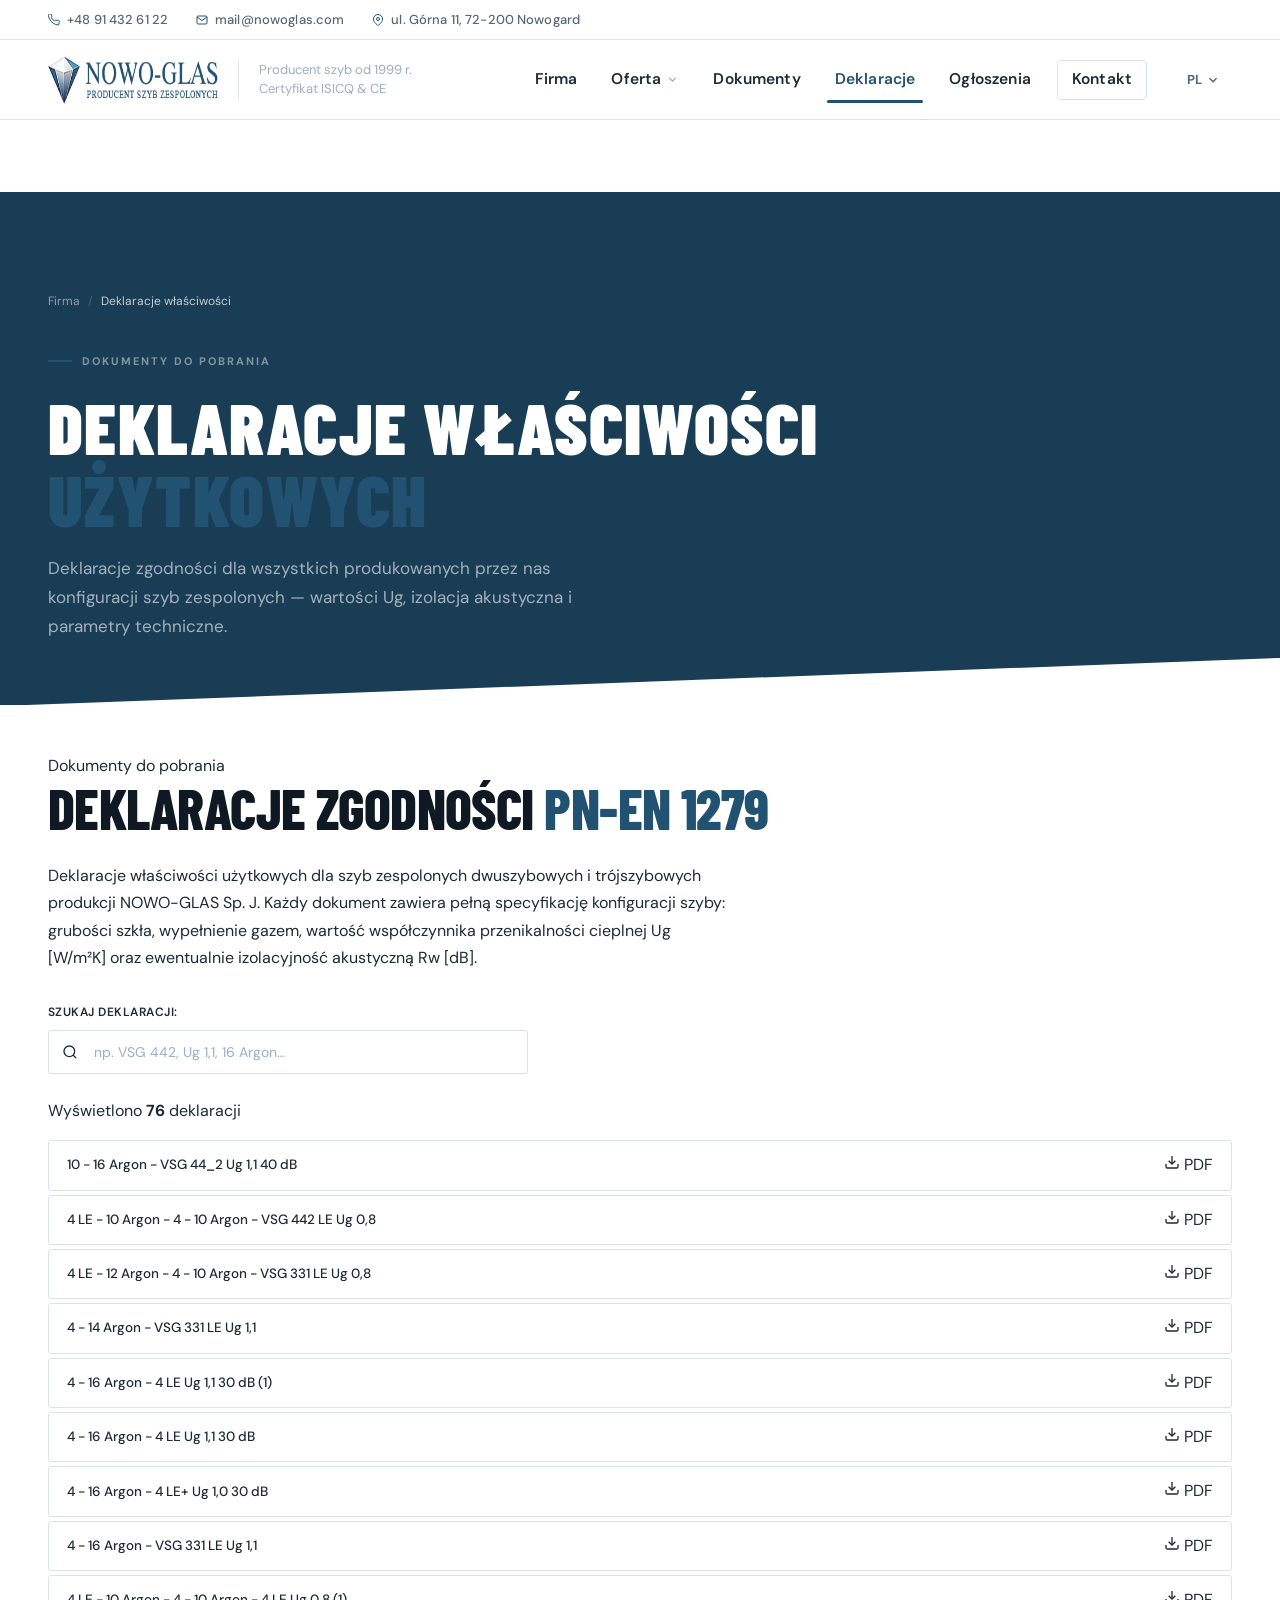
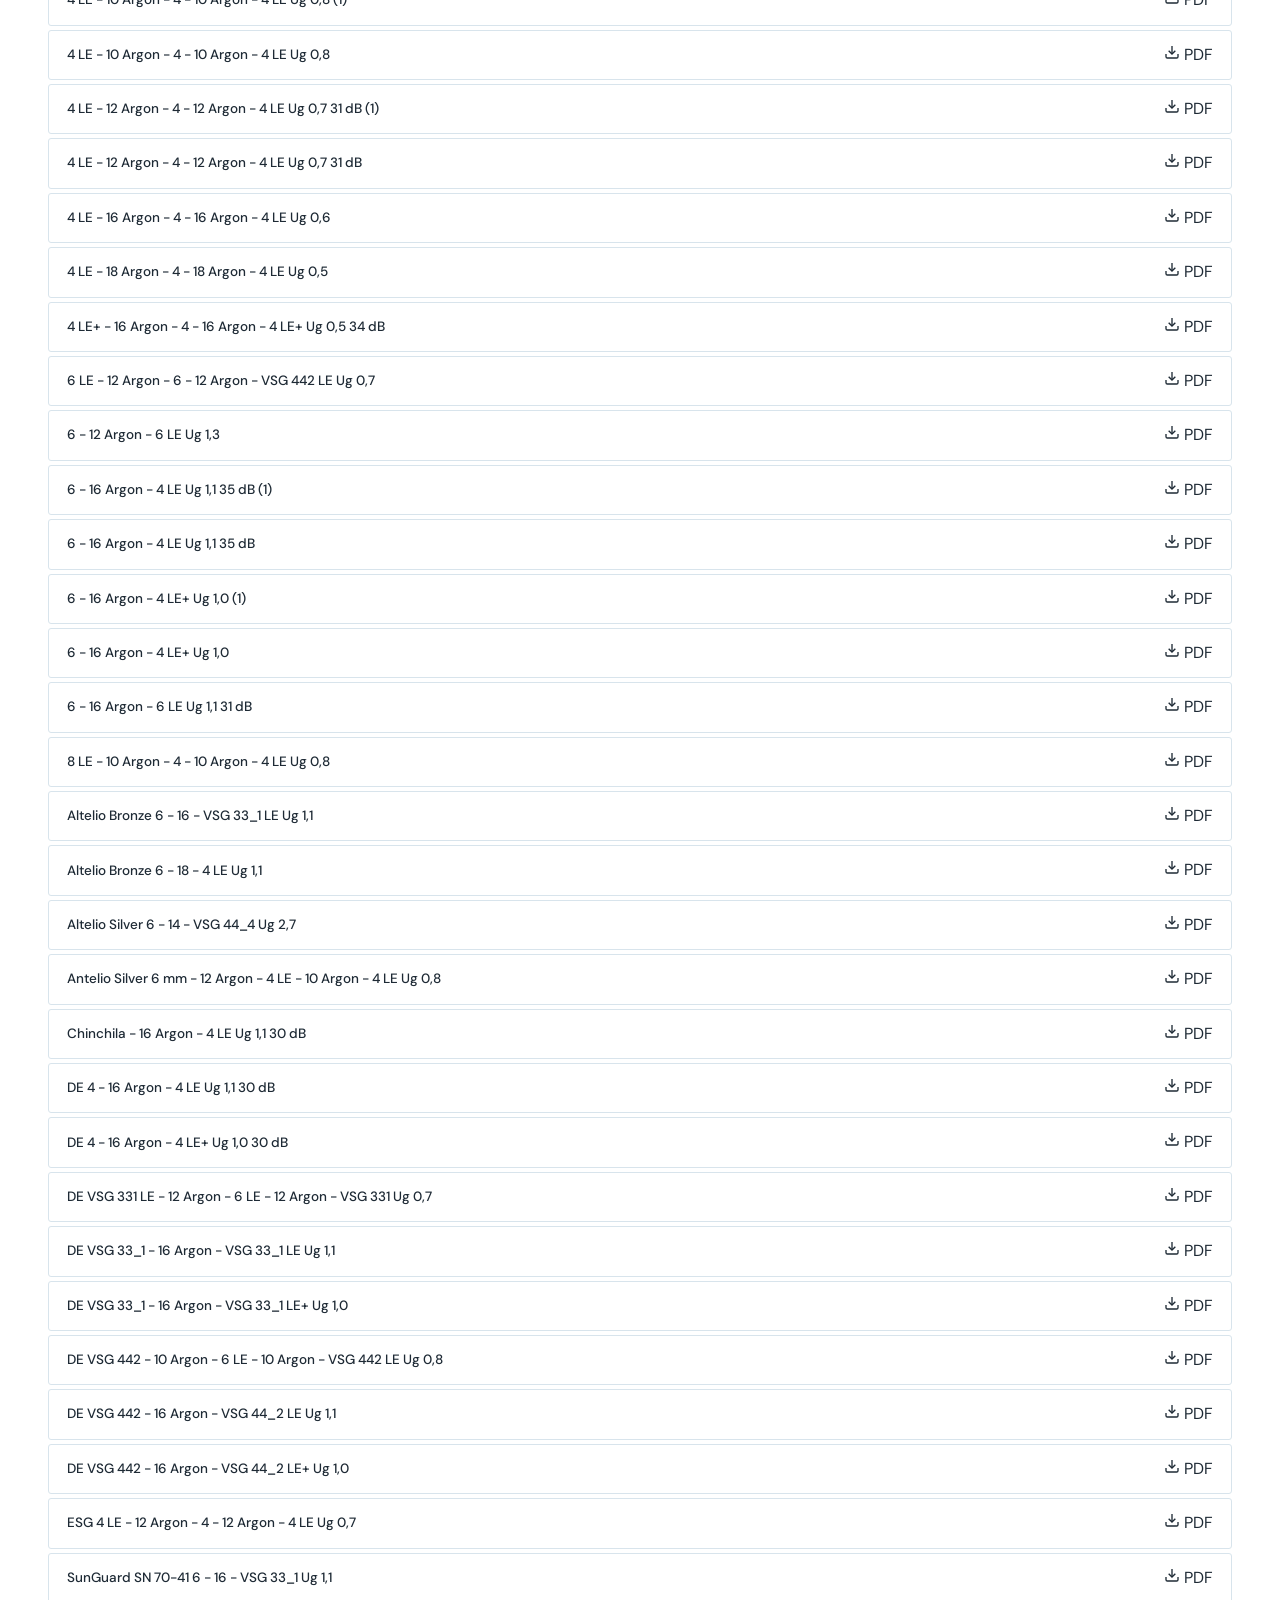
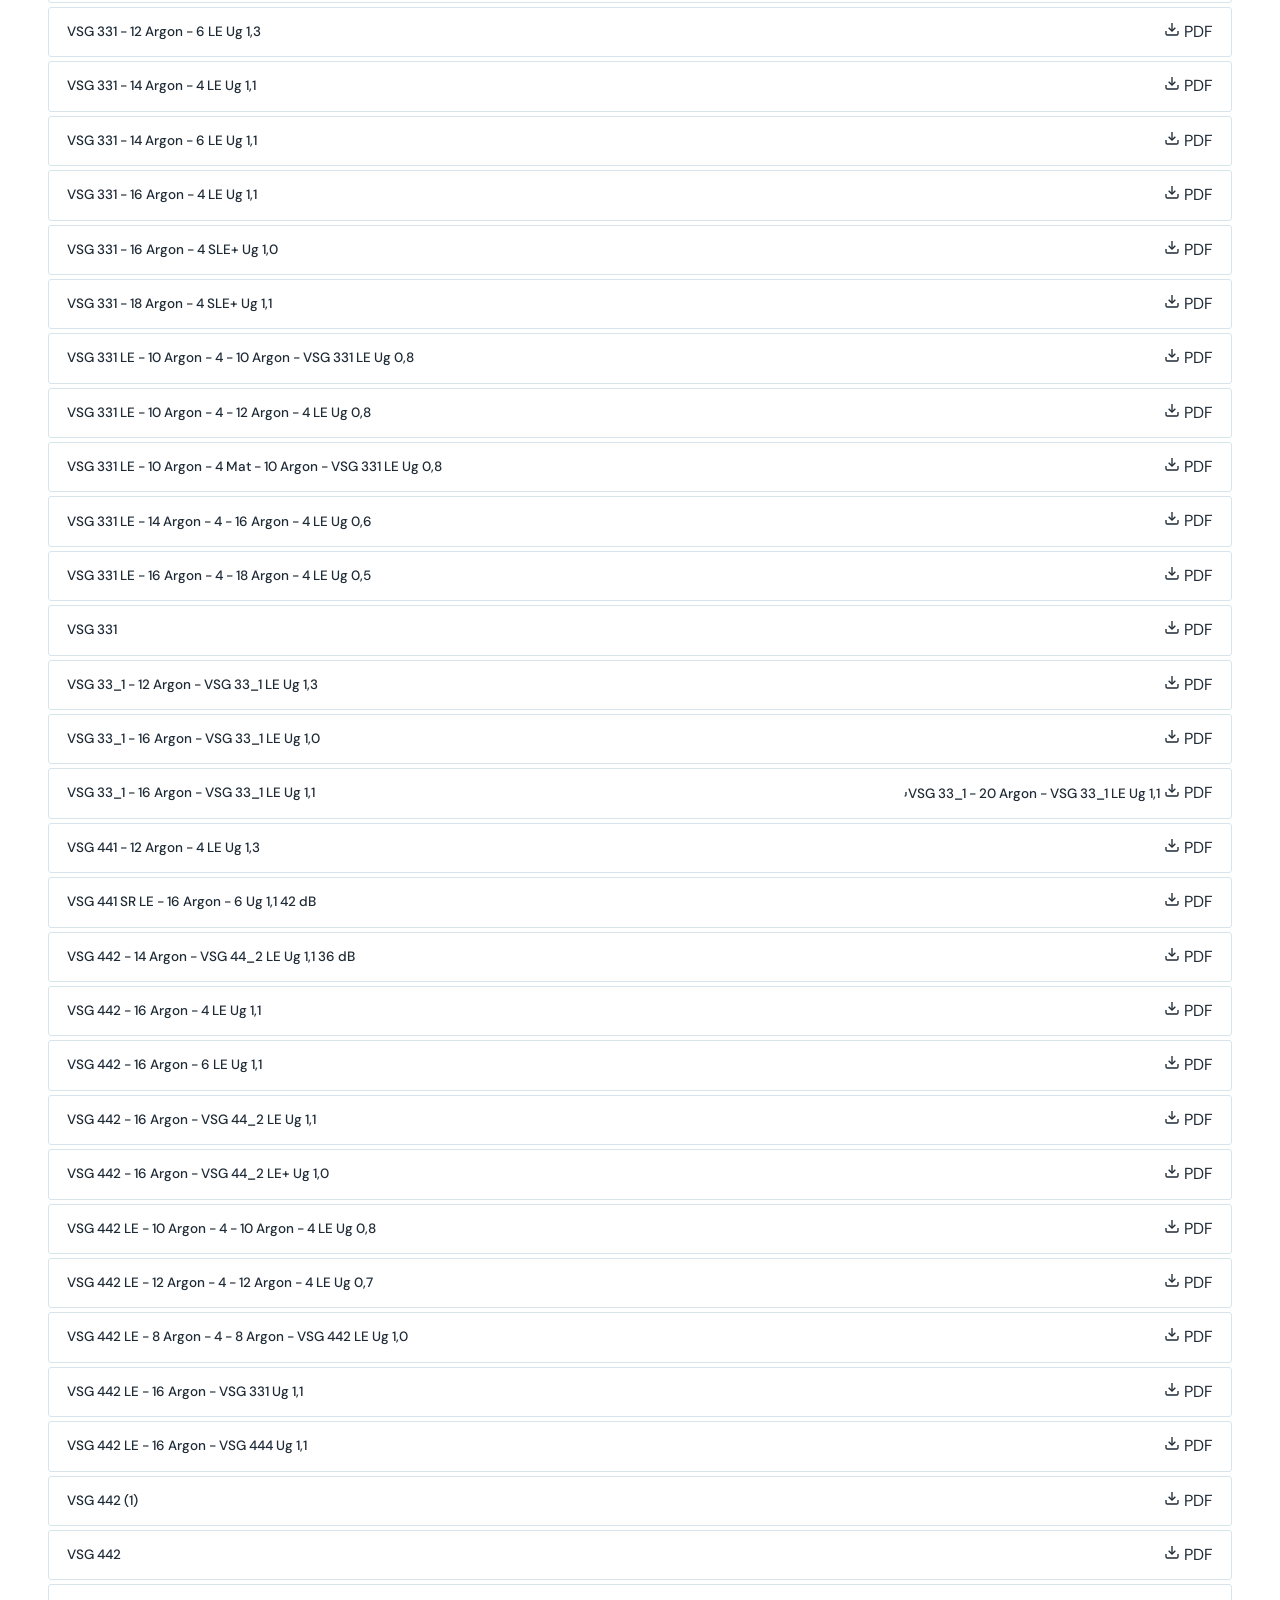
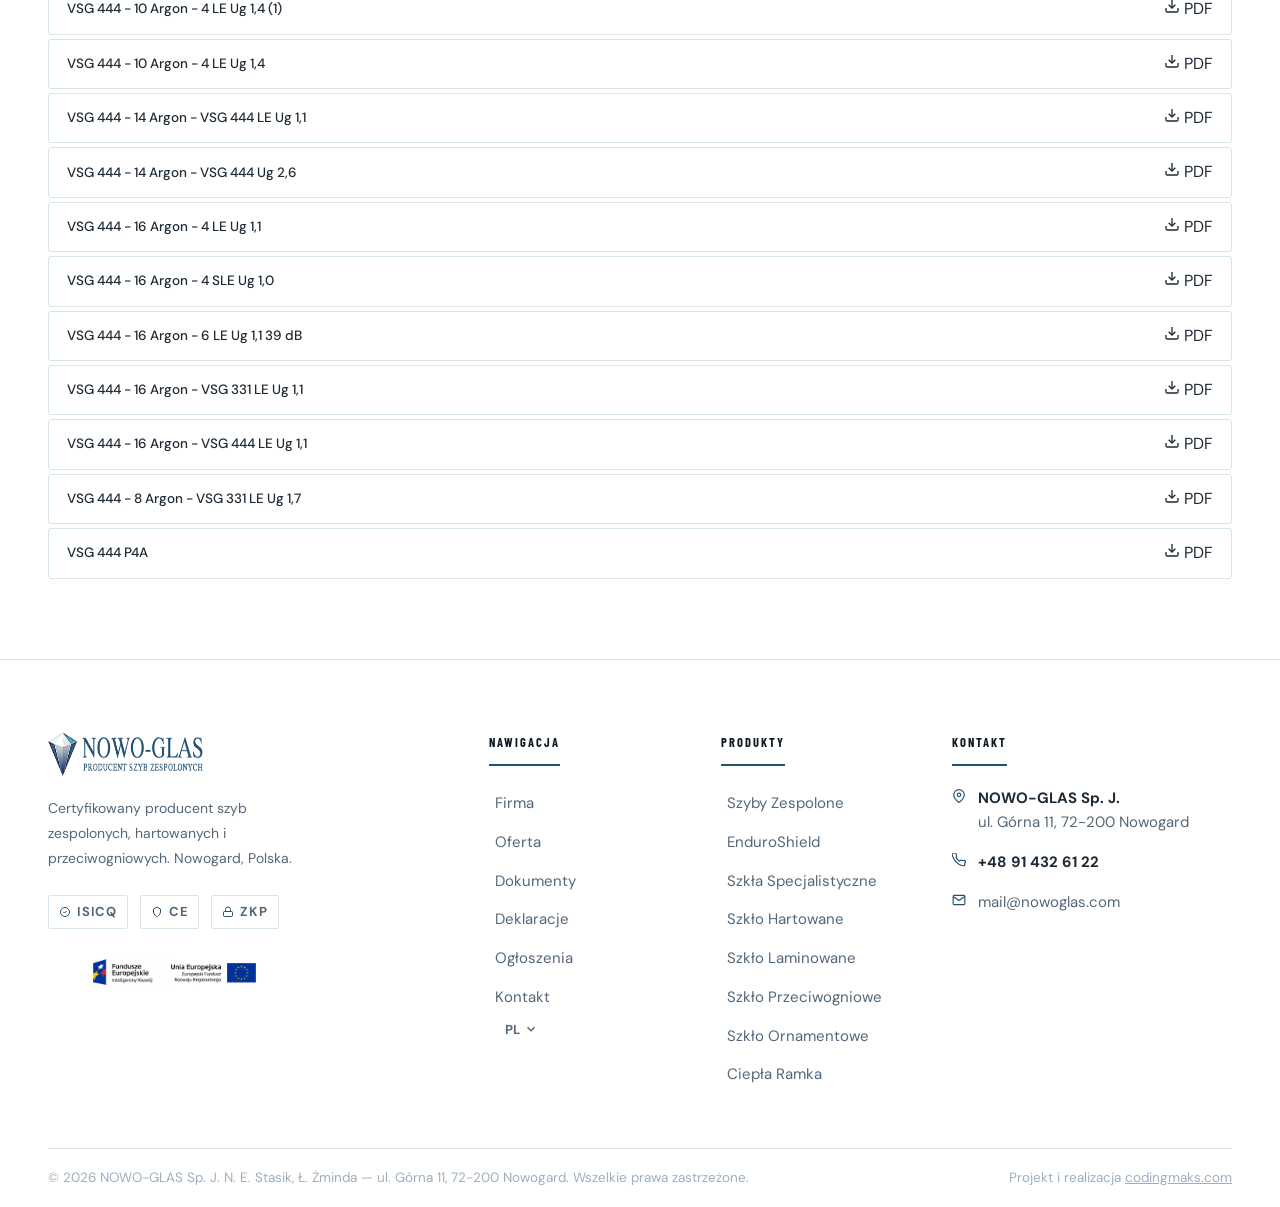
==== pages/deklaracje.html @ cc413bf5 "Initial commit" ====
<!DOCTYPE html>
<html lang="pl">
<head>
  <meta charset="UTF-8">
  <meta name="viewport" content="width=device-width, initial-scale=1.0">
  <title>Deklaracje Właściwości Użytkowych — NOWO-GLAS</title>
  <meta name="description" content="Deklaracje właściwości użytkowych szyb zespolonych NOWO-GLAS — wszystkie parametry Ug, izolacyjność akustyczna, specyfikacje techniczne do pobrania PDF.">
  <meta name="robots" content="index,follow">
  <link rel="canonical" href="https://www.nowoglas.com/deklaracje.html">
  <link rel="alternate" hreflang="pl" href="https://www.nowoglas.com/deklaracje.html">
  <link rel="preconnect" href="https://fonts.googleapis.com">
  <link rel="preconnect" href="https://fonts.gstatic.com" crossorigin>
  <link href="https://fonts.googleapis.com/css2?family=Barlow+Condensed:wght@700;800;900&family=DM+Sans:ital,opsz,wght@0,9..40,300;0,9..40,400;0,9..40,500;0,9..40,600;0,9..40,700;1,9..40,400&display=swap" rel="stylesheet">
  <link rel="stylesheet" href="../css/style.css">
  <link rel="icon" type="image/svg+xml" href="../img/favicon.svg">
  <style>
    .page-hero{background:var(--blue-dark);padding:100px 0 64px;margin-top:72px}
    .page-hero__overline{display:inline-flex;align-items:center;gap:10px;font-size:11px;font-weight:700;letter-spacing:.18em;text-transform:uppercase;color:rgba(255,255,255,.45);margin-bottom:20px}
    .page-hero__overline::before{content:'';width:24px;height:2px;background:var(--blue)}
    .page-hero__title{font-family:'Barlow Condensed',sans-serif;font-size:clamp(40px,6vw,72px);font-weight:900;line-height:1;color:var(--white);text-transform:uppercase;letter-spacing:.02em;margin-bottom:20px}
    .page-hero__title em{color:var(--blue);font-style:normal}
    .page-hero__lead{font-size:17px;color:rgba(255,255,255,.6);line-height:1.7;max-width:560px}
    .breadcrumb{display:flex;align-items:center;gap:8px;font-size:12px;color:rgba(255,255,255,.35);margin-bottom:32px}
    .breadcrumb a{color:rgba(255,255,255,.5);text-decoration:none}
    .breadcrumb__sep{color:rgba(255,255,255,.2)}
    .decl-search {
      margin-bottom: 1.5rem;
      max-width: 480px;
    }
    .decl-search .form-control {
      padding-left: 2.8rem;
    }
    .decl-search-wrap {
      position: relative;
    }
    .decl-search-wrap svg {
      position: absolute;
      left: 0.9rem;
      top: 50%;
      transform: translateY(-50%);
      color: var(--gray-400);
      pointer-events: none;
    }
    .decl-count {
      font-size: var(--text-sm);
      color: var(--gray-400);
      margin-bottom: 1rem;
    }
    #decl-list .decl-item.hidden {
      display: none;
    }
  </style>
</head>
<body>


<div class="topbar"><div class="topbar__inner"><div class="topbar__left">
  <a href="tel:+48914326122" class="topbar__item"><svg viewBox="0 0 24 24" fill="none" stroke="currentColor" stroke-width="2"><path d="M22 16.92v3a2 2 0 01-2.18 2 19.79 19.79 0 01-8.63-3.07A19.5 19.5 0 013.07 9.81 19.79 19.79 0 01.02 1.18 2 2 0 012 0h3a2 2 0 012 1.72c.127.96.361 1.903.7 2.81a2 2 0 01-.45 2.11L6.91 7.91a16 16 0 006.16 6.16l1.27-1.27a2 2 0 012.11-.45c.907.339 1.85.573 2.81.7A2 2 0 0122 16.92z"/></svg>+48 91 432 61 22</a>
  <a href="mailto:mail@nowoglas.com" class="topbar__item"><svg viewBox="0 0 24 24" fill="none" stroke="currentColor" stroke-width="2"><path d="M4 4h16c1.1 0 2 .9 2 2v12c0 1.1-.9 2-2 2H4c-1.1 0-2-.9-2-2V6c0-1.1.9-2 2-2z"/><polyline points="22,6 12,13 2,6"/></svg>mail@nowoglas.com</a>
  <span class="topbar__item"><svg viewBox="0 0 24 24" fill="none" stroke="currentColor" stroke-width="2" aria-hidden="true"><path d="M21 10c0 7-9 13-9 13s-9-6-9-13a9 9 0 0118 0z"/><circle cx="12" cy="10" r="3"/></svg>ul. Górna 11, 72-200 Nowogard</span>
</div></div></div>


<header class="navbar" id="navbar" role="banner">
  <div class="navbar__inner">
    <a href="../index.html" class="navbar__brand"><img src="../img/logo_nowoglass.png" alt="NOWO-GLAS" width="170" height="48"><span class="navbar__tagline">Producent szyb od 1999 r.<br>Certyfikat ISICQ &amp; CE</span></a>
    <nav class="navbar__nav" role="navigation">
      <a href="../index.html" class="navbar__link">Firma</a>
      <div class="navbar__item">
        <a href="oferta.html" class="navbar__link">Oferta<svg viewBox="0 0 24 24" fill="none" stroke="currentColor" stroke-width="2.5" aria-hidden="true"><polyline points="6 9 12 15 18 9"/></svg></a>
        <div class="dropdown" role="menu">
          <div class="dropdown__title">Produkty NOWO-GLAS Sp. J.</div>
          <div class="dropdown__cols">
            <div>
              <a href="oferta/szyby-zespolone.html" class="dropdown__link">Szyby Zespolone THERMO</a>
              <a href="oferta/enduroshield.html" class="dropdown__link">Powłoka EnduroShield</a>
              <a href="oferta/szkla-specjalistyczne.html" class="dropdown__link">Szkła Przeciwsłoneczne</a>
              <a href="oferta/szklo-ornamentowe.html" class="dropdown__link">Szkło Ornamentowe</a>
              <a href="oferta/ciepla-ramka.html" class="dropdown__link">Ciepła Ramka TGI</a>
            </div>
            <div>
              <a href="oferta/szklo-hartowane.html" class="dropdown__link">Szkło Hartowane SECURIT</a>
              <a href="oferta/szklo-laminowane.html" class="dropdown__link">Szkło Laminowane SAFE</a>
              <a href="oferta/szklo-przeciwogniowe.html" class="dropdown__link">Szkło Przeciwogniowe EI</a>
            </div>
          </div>
        </div>
      </div>
      <a href="dokumenty.html" class="navbar__link">Dokumenty</a>
      <a href="deklaracje.html" class="navbar__link active" aria-current="page">Deklaracje</a>
      <a href="ogloszenia.html" class="navbar__link">Ogłoszenia</a>
      <a href="kontakt.html" class="navbar__link navbar__link--contact">Kontakt</a>
    </nav>
    <div class="navbar__langs" aria-label="Wybór języka">
      <button class="navbar__lang-current" aria-haspopup="true" aria-expanded="false" aria-controls="lang-menu">
        PL <svg viewBox="0 0 24 24" fill="none" stroke="currentColor" stroke-width="2.5"><polyline points="6 9 12 15 18 9"/></svg>
      </button>
      <div class="navbar__lang-dropdown" id="lang-menu" role="menu">
        <a href="../index.html" role="menuitem" class="navbar__lang active" hreflang="pl">PL</a>
        <a href="../de/index.html" role="menuitem" class="navbar__lang" hreflang="de">DE</a>
        <a href="../en/index.html" role="menuitem" class="navbar__lang" hreflang="en">EN</a>
      </div>
    </div>
    <button class="navbar__hamburger" id="hamburger-btn" aria-label="Otwórz menu" aria-expanded="false"><span></span><span></span><span></span></button>
  </div>
</header>

<div class="mobile-panel__overlay" id="mobile-overlay" aria-hidden="true"></div>
<nav class="mobile-panel" id="mobile-panel" aria-hidden="true">
  <div class="mobile-panel__close"><img src="../img/logo_nowoglass.png" alt="NOWO-GLAS" height="34"><button id="mobile-close-btn">✕</button></div>
  <div class="mobile-panel__nav">
    <a href="../index.html" class="mobile-panel__link">Firma</a>
    <button class="mobile-panel__acc-btn" class="mobile-panel__acc-btn open" id="mob-oferta-btn" aria-expanded="true">Oferta<svg viewBox="0 0 24 24" fill="none" stroke="currentColor" stroke-width="2.5" width="16" height="16"><polyline points="6 9 12 15 18 9"/></svg></button>
    <div class="mobile-panel__acc-content open" id="mob-oferta-content">
      <a href="oferta/szyby-zespolone.html" class="mobile-panel__sub-link">Szyby Zespolone THERMO</a>
      <a href="oferta/szklo-hartowane.html" class="mobile-panel__sub-link">Szkło Hartowane SECURIT</a>
      <a href="oferta/szklo-laminowane.html" class="mobile-panel__sub-link">Szkło Laminowane SAFE</a>
      <a href="oferta/szklo-przeciwogniowe.html" class="mobile-panel__sub-link">Szkło Przeciwogniowe EI</a>
    </div>
    <a href="dokumenty.html" class="mobile-panel__link">Dokumenty</a>
    <a href="deklaracje.html" class="mobile-panel__link">Deklaracje</a>
    <a href="kontakt.html" class="mobile-panel__link" style="color:var(--blue);font-weight:700;">Kontakt</a>
  </div>
</nav>


<main>

  <!-- Page Hero -->
  <section class="page-hero" aria-label="Nagłówek strony">
    <div class="container page-hero__inner">
      <nav class="breadcrumb" aria-label="Ścieżka nawigacyjna">
        <a href="../index.html" class="breadcrumb__item">Firma</a>
        <span class="breadcrumb__sep" aria-hidden="true">/</span>
        <span class="breadcrumb__item breadcrumb__item--current">Deklaracje właściwości</span>
      </nav>
      <div class="page-hero__overline">Dokumenty do pobrania</div>
      <h1 class="page-hero__title">Deklaracje Właściwości<br><em>Użytkowych</em></h1>
      <p class="page-hero__lead">Deklaracje zgodności dla wszystkich produkowanych przez nas konfiguracji szyb zespolonych — wartości Ug, izolacja akustyczna i parametry techniczne.</p>
    </div>
  </section>

  <!-- List -->
  <section style="background:var(--slate-100);padding:3rem 0 5rem;" aria-labelledby="decl-heading">
    <div class="container">

      <div class="section-label">Dokumenty do pobrania</div>
      <h2 class="section-title" id="decl-heading" style="margin-bottom:1.5rem;">
        Deklaracje zgodności <em>PN-EN 1279</em>
      </h2>
      <p style="color:var(--gray-500);font-size:var(--text-sm);margin-bottom:2rem;max-width:680px;line-height:1.7;">
        Deklaracje właściwości użytkowych dla szyb zespolonych dwuszybowych i trójszybowych produkcji NOWO-GLAS Sp. J. Każdy dokument zawiera pełną specyfikację konfiguracji szyby: grubości szkła, wypełnienie gazem, wartość współczynnika przenikalności cieplnej Ug [W/m²K] oraz ewentualnie izolacyjność akustyczną Rw [dB].
      </p>

      <!-- Search -->
      <div class="decl-search">
        <label for="decl-search-input" class="form-label">Szukaj deklaracji:</label>
        <div class="decl-search-wrap">
          <svg width="16" height="16" viewBox="0 0 24 24" fill="none" stroke="currentColor" stroke-width="2" aria-hidden="true">
            <circle cx="11" cy="11" r="8"/><line x1="21" y1="21" x2="16.65" y2="16.65"/>
          </svg>
          <input type="search" id="decl-search-input" class="form-control" placeholder="np. VSG 442, Ug 1,1, 16 Argon…" autocomplete="off">
        </div>
      </div>

      <div class="decl-count" id="decl-count" aria-live="polite">Wyświetlono <strong>76</strong> deklaracji</div>

      <div class="decl-list" id="decl-list" role="list">

        <a href="https://www.nowoglas.com/deklaracje_zgodnosci//10%20-%2016%20Argon%20-%20VSG%2044_2%20Ug%201,1%2040%20dB.pdf" class="decl-item" target="_blank" rel="noopener" role="listitem">
          <span class="decl-item__name">10 - 16 Argon - VSG 44_2 Ug 1,1 40 dB</span>
          <span class="decl-item__download"><svg viewBox="0 0 24 24" fill="none" stroke="currentColor" stroke-width="2" width="16" height="16"><path d="M21 15v4a2 2 0 01-2 2H5a2 2 0 01-2-2v-4"/><polyline points="7 10 12 15 17 10"/><line x1="12" y1="15" x2="12" y2="3"/></svg> PDF</span>
        </a>

        <a href="https://www.nowoglas.com/deklaracje_zgodnosci//4%20%20LE%20-%2010%20Argon%20-%204%20-%2010%20Argon%20-%20VSG%20442%20LE%20Ug%200,8.pdf" class="decl-item" target="_blank" rel="noopener" role="listitem">
          <span class="decl-item__name">4 LE - 10 Argon - 4 - 10 Argon - VSG 442 LE Ug 0,8</span>
          <span class="decl-item__download"><svg viewBox="0 0 24 24" fill="none" stroke="currentColor" stroke-width="2" width="16" height="16"><path d="M21 15v4a2 2 0 01-2 2H5a2 2 0 01-2-2v-4"/><polyline points="7 10 12 15 17 10"/><line x1="12" y1="15" x2="12" y2="3"/></svg> PDF</span>
        </a>

        <a href="https://www.nowoglas.com/deklaracje_zgodnosci//4%20%20LE%20-%2012%20Argon%20-%204%20-%2010%20Argon%20-%20VSG%20331%20LE%20Ug%200,8.pdf" class="decl-item" target="_blank" rel="noopener" role="listitem">
          <span class="decl-item__name">4 LE - 12 Argon - 4 - 10 Argon - VSG 331 LE Ug 0,8</span>
          <span class="decl-item__download"><svg viewBox="0 0 24 24" fill="none" stroke="currentColor" stroke-width="2" width="16" height="16"><path d="M21 15v4a2 2 0 01-2 2H5a2 2 0 01-2-2v-4"/><polyline points="7 10 12 15 17 10"/><line x1="12" y1="15" x2="12" y2="3"/></svg> PDF</span>
        </a>

        <a href="https://www.nowoglas.com/deklaracje_zgodnosci//4%20-%2014%20Argon%20-%20VSG%20331%20LE%20Ug%201,1.pdf" class="decl-item" target="_blank" rel="noopener" role="listitem">
          <span class="decl-item__name">4 - 14 Argon - VSG 331 LE Ug 1,1</span>
          <span class="decl-item__download"><svg viewBox="0 0 24 24" fill="none" stroke="currentColor" stroke-width="2" width="16" height="16"><path d="M21 15v4a2 2 0 01-2 2H5a2 2 0 01-2-2v-4"/><polyline points="7 10 12 15 17 10"/><line x1="12" y1="15" x2="12" y2="3"/></svg> PDF</span>
        </a>

        <a href="https://www.nowoglas.com/deklaracje_zgodnosci//4%20-%2016%20Argon%20-%204%20LE%20Ug%201,1%2030%20dB%281%29.pdf" class="decl-item" target="_blank" rel="noopener" role="listitem">
          <span class="decl-item__name">4 - 16 Argon - 4 LE Ug 1,1 30 dB (1)</span>
          <span class="decl-item__download"><svg viewBox="0 0 24 24" fill="none" stroke="currentColor" stroke-width="2" width="16" height="16"><path d="M21 15v4a2 2 0 01-2 2H5a2 2 0 01-2-2v-4"/><polyline points="7 10 12 15 17 10"/><line x1="12" y1="15" x2="12" y2="3"/></svg> PDF</span>
        </a>

        <a href="https://www.nowoglas.com/deklaracje_zgodnosci//4%20-%2016%20Argon%20-%204%20LE%20Ug%201,1%2030%20dB.pdf" class="decl-item" target="_blank" rel="noopener" role="listitem">
          <span class="decl-item__name">4 - 16 Argon - 4 LE Ug 1,1 30 dB</span>
          <span class="decl-item__download"><svg viewBox="0 0 24 24" fill="none" stroke="currentColor" stroke-width="2" width="16" height="16"><path d="M21 15v4a2 2 0 01-2 2H5a2 2 0 01-2-2v-4"/><polyline points="7 10 12 15 17 10"/><line x1="12" y1="15" x2="12" y2="3"/></svg> PDF</span>
        </a>

        <a href="https://www.nowoglas.com/deklaracje_zgodnosci//4%20-%2016%20Argon%20-%204%20LE+%20Ug%201,0%2030%20dB.pdf" class="decl-item" target="_blank" rel="noopener" role="listitem">
          <span class="decl-item__name">4 - 16 Argon - 4 LE+ Ug 1,0 30 dB</span>
          <span class="decl-item__download"><svg viewBox="0 0 24 24" fill="none" stroke="currentColor" stroke-width="2" width="16" height="16"><path d="M21 15v4a2 2 0 01-2 2H5a2 2 0 01-2-2v-4"/><polyline points="7 10 12 15 17 10"/><line x1="12" y1="15" x2="12" y2="3"/></svg> PDF</span>
        </a>

        <a href="https://www.nowoglas.com/deklaracje_zgodnosci//4%20-%2016%20Argon%20-%20VSG%20331%20LE%20Ug%201,1.pdf" class="decl-item" target="_blank" rel="noopener" role="listitem">
          <span class="decl-item__name">4 - 16 Argon - VSG 331 LE Ug 1,1</span>
          <span class="decl-item__download"><svg viewBox="0 0 24 24" fill="none" stroke="currentColor" stroke-width="2" width="16" height="16"><path d="M21 15v4a2 2 0 01-2 2H5a2 2 0 01-2-2v-4"/><polyline points="7 10 12 15 17 10"/><line x1="12" y1="15" x2="12" y2="3"/></svg> PDF</span>
        </a>

        <a href="https://www.nowoglas.com/deklaracje_zgodnosci//4%20LE%20-%2010%20Argon%20-%204%20-%2010%20Argon%20-%204%20LE%20Ug%200,8%281%29.pdf" class="decl-item" target="_blank" rel="noopener" role="listitem">
          <span class="decl-item__name">4 LE - 10 Argon - 4 - 10 Argon - 4 LE Ug 0,8 (1)</span>
          <span class="decl-item__download"><svg viewBox="0 0 24 24" fill="none" stroke="currentColor" stroke-width="2" width="16" height="16"><path d="M21 15v4a2 2 0 01-2 2H5a2 2 0 01-2-2v-4"/><polyline points="7 10 12 15 17 10"/><line x1="12" y1="15" x2="12" y2="3"/></svg> PDF</span>
        </a>

        <a href="https://www.nowoglas.com/deklaracje_zgodnosci//4%20LE%20-%2010%20Argon%20-%204%20-%2010%20Argon%20-%204%20LE%20Ug%200,8.pdf" class="decl-item" target="_blank" rel="noopener" role="listitem">
          <span class="decl-item__name">4 LE - 10 Argon - 4 - 10 Argon - 4 LE Ug 0,8</span>
          <span class="decl-item__download"><svg viewBox="0 0 24 24" fill="none" stroke="currentColor" stroke-width="2" width="16" height="16"><path d="M21 15v4a2 2 0 01-2 2H5a2 2 0 01-2-2v-4"/><polyline points="7 10 12 15 17 10"/><line x1="12" y1="15" x2="12" y2="3"/></svg> PDF</span>
        </a>

        <a href="https://www.nowoglas.com/deklaracje_zgodnosci//4%20LE%20-%2012%20Argon%20-%204%20-%2012%20Argon%20-%204%20LE%20Ug%200,7%2031%20dB%281%29.pdf" class="decl-item" target="_blank" rel="noopener" role="listitem">
          <span class="decl-item__name">4 LE - 12 Argon - 4 - 12 Argon - 4 LE Ug 0,7 31 dB (1)</span>
          <span class="decl-item__download"><svg viewBox="0 0 24 24" fill="none" stroke="currentColor" stroke-width="2" width="16" height="16"><path d="M21 15v4a2 2 0 01-2 2H5a2 2 0 01-2-2v-4"/><polyline points="7 10 12 15 17 10"/><line x1="12" y1="15" x2="12" y2="3"/></svg> PDF</span>
        </a>

        <a href="https://www.nowoglas.com/deklaracje_zgodnosci//4%20LE%20-%2012%20Argon%20-%204%20-%2012%20Argon%20-%204%20LE%20Ug%200,7%2031%20dB.pdf" class="decl-item" target="_blank" rel="noopener" role="listitem">
          <span class="decl-item__name">4 LE - 12 Argon - 4 - 12 Argon - 4 LE Ug 0,7 31 dB</span>
          <span class="decl-item__download"><svg viewBox="0 0 24 24" fill="none" stroke="currentColor" stroke-width="2" width="16" height="16"><path d="M21 15v4a2 2 0 01-2 2H5a2 2 0 01-2-2v-4"/><polyline points="7 10 12 15 17 10"/><line x1="12" y1="15" x2="12" y2="3"/></svg> PDF</span>
        </a>

        <a href="https://www.nowoglas.com/deklaracje_zgodnosci//4%20LE%20-%2016%20Argon%20-%204%20-%2016%20Argon%20-%204%20LE%20Ug%200,6.pdf" class="decl-item" target="_blank" rel="noopener" role="listitem">
          <span class="decl-item__name">4 LE - 16 Argon - 4 - 16 Argon - 4 LE Ug 0,6</span>
          <span class="decl-item__download"><svg viewBox="0 0 24 24" fill="none" stroke="currentColor" stroke-width="2" width="16" height="16"><path d="M21 15v4a2 2 0 01-2 2H5a2 2 0 01-2-2v-4"/><polyline points="7 10 12 15 17 10"/><line x1="12" y1="15" x2="12" y2="3"/></svg> PDF</span>
        </a>

        <a href="https://www.nowoglas.com/deklaracje_zgodnosci//4%20LE%20-%2018%20Argon%20-%204%20-%2018%20Argon%20-%204%20LE%20Ug%200,5.pdf" class="decl-item" target="_blank" rel="noopener" role="listitem">
          <span class="decl-item__name">4 LE - 18 Argon - 4 - 18 Argon - 4 LE Ug 0,5</span>
          <span class="decl-item__download"><svg viewBox="0 0 24 24" fill="none" stroke="currentColor" stroke-width="2" width="16" height="16"><path d="M21 15v4a2 2 0 01-2 2H5a2 2 0 01-2-2v-4"/><polyline points="7 10 12 15 17 10"/><line x1="12" y1="15" x2="12" y2="3"/></svg> PDF</span>
        </a>

        <a href="https://www.nowoglas.com/deklaracje_zgodnosci//4%20LE+%20-%2016%20Argon%20-%204%20-%2016%20Argon%20-%204%20LE+%20Ug%200,5%2034%20dB.pdf" class="decl-item" target="_blank" rel="noopener" role="listitem">
          <span class="decl-item__name">4 LE+ - 16 Argon - 4 - 16 Argon - 4 LE+ Ug 0,5 34 dB</span>
          <span class="decl-item__download"><svg viewBox="0 0 24 24" fill="none" stroke="currentColor" stroke-width="2" width="16" height="16"><path d="M21 15v4a2 2 0 01-2 2H5a2 2 0 01-2-2v-4"/><polyline points="7 10 12 15 17 10"/><line x1="12" y1="15" x2="12" y2="3"/></svg> PDF</span>
        </a>

        <a href="https://www.nowoglas.com/deklaracje_zgodnosci//6%20%20LE%20-%2012%20Argon%20-%206%20-%2012%20Argon%20-%20VSG%20442%20LE%20Ug%200,7.pdf" class="decl-item" target="_blank" rel="noopener" role="listitem">
          <span class="decl-item__name">6 LE - 12 Argon - 6 - 12 Argon - VSG 442 LE Ug 0,7</span>
          <span class="decl-item__download"><svg viewBox="0 0 24 24" fill="none" stroke="currentColor" stroke-width="2" width="16" height="16"><path d="M21 15v4a2 2 0 01-2 2H5a2 2 0 01-2-2v-4"/><polyline points="7 10 12 15 17 10"/><line x1="12" y1="15" x2="12" y2="3"/></svg> PDF</span>
        </a>

        <a href="https://www.nowoglas.com/deklaracje_zgodnosci//6%20-%2012%20Argon%20-%206%20LE%20Ug%201,3.pdf" class="decl-item" target="_blank" rel="noopener" role="listitem">
          <span class="decl-item__name">6 - 12 Argon - 6 LE Ug 1,3</span>
          <span class="decl-item__download"><svg viewBox="0 0 24 24" fill="none" stroke="currentColor" stroke-width="2" width="16" height="16"><path d="M21 15v4a2 2 0 01-2 2H5a2 2 0 01-2-2v-4"/><polyline points="7 10 12 15 17 10"/><line x1="12" y1="15" x2="12" y2="3"/></svg> PDF</span>
        </a>

        <a href="https://www.nowoglas.com/deklaracje_zgodnosci//6%20-%2016%20Argon%20-%204%20LE%20Ug%201,1%2035%20dB%281%29.pdf" class="decl-item" target="_blank" rel="noopener" role="listitem">
          <span class="decl-item__name">6 - 16 Argon - 4 LE Ug 1,1 35 dB (1)</span>
          <span class="decl-item__download"><svg viewBox="0 0 24 24" fill="none" stroke="currentColor" stroke-width="2" width="16" height="16"><path d="M21 15v4a2 2 0 01-2 2H5a2 2 0 01-2-2v-4"/><polyline points="7 10 12 15 17 10"/><line x1="12" y1="15" x2="12" y2="3"/></svg> PDF</span>
        </a>

        <a href="https://www.nowoglas.com/deklaracje_zgodnosci//6%20-%2016%20Argon%20-%204%20LE%20Ug%201,1%2035%20dB.pdf" class="decl-item" target="_blank" rel="noopener" role="listitem">
          <span class="decl-item__name">6 - 16 Argon - 4 LE Ug 1,1 35 dB</span>
          <span class="decl-item__download"><svg viewBox="0 0 24 24" fill="none" stroke="currentColor" stroke-width="2" width="16" height="16"><path d="M21 15v4a2 2 0 01-2 2H5a2 2 0 01-2-2v-4"/><polyline points="7 10 12 15 17 10"/><line x1="12" y1="15" x2="12" y2="3"/></svg> PDF</span>
        </a>

        <a href="https://www.nowoglas.com/deklaracje_zgodnosci//6%20-%2016%20Argon%20-%204%20LE+%20Ug%201,0%281%29.pdf" class="decl-item" target="_blank" rel="noopener" role="listitem">
          <span class="decl-item__name">6 - 16 Argon - 4 LE+ Ug 1,0 (1)</span>
          <span class="decl-item__download"><svg viewBox="0 0 24 24" fill="none" stroke="currentColor" stroke-width="2" width="16" height="16"><path d="M21 15v4a2 2 0 01-2 2H5a2 2 0 01-2-2v-4"/><polyline points="7 10 12 15 17 10"/><line x1="12" y1="15" x2="12" y2="3"/></svg> PDF</span>
        </a>

        <a href="https://www.nowoglas.com/deklaracje_zgodnosci//6%20-%2016%20Argon%20-%204%20LE+%20Ug%201,0.pdf" class="decl-item" target="_blank" rel="noopener" role="listitem">
          <span class="decl-item__name">6 - 16 Argon - 4 LE+ Ug 1,0</span>
          <span class="decl-item__download"><svg viewBox="0 0 24 24" fill="none" stroke="currentColor" stroke-width="2" width="16" height="16"><path d="M21 15v4a2 2 0 01-2 2H5a2 2 0 01-2-2v-4"/><polyline points="7 10 12 15 17 10"/><line x1="12" y1="15" x2="12" y2="3"/></svg> PDF</span>
        </a>

        <a href="https://www.nowoglas.com/deklaracje_zgodnosci//6%20-%2016%20Argon%20-%206%20LE%20Ug%201,1%2031%20dB.pdf" class="decl-item" target="_blank" rel="noopener" role="listitem">
          <span class="decl-item__name">6 - 16 Argon - 6 LE Ug 1,1 31 dB</span>
          <span class="decl-item__download"><svg viewBox="0 0 24 24" fill="none" stroke="currentColor" stroke-width="2" width="16" height="16"><path d="M21 15v4a2 2 0 01-2 2H5a2 2 0 01-2-2v-4"/><polyline points="7 10 12 15 17 10"/><line x1="12" y1="15" x2="12" y2="3"/></svg> PDF</span>
        </a>

        <a href="https://www.nowoglas.com/deklaracje_zgodnosci//8%20LE%20-%2010%20Argon%20-%204%20-%2010%20Argon%20-%204%20LE%20Ug%200,8.pdf" class="decl-item" target="_blank" rel="noopener" role="listitem">
          <span class="decl-item__name">8 LE - 10 Argon - 4 - 10 Argon - 4 LE Ug 0,8</span>
          <span class="decl-item__download"><svg viewBox="0 0 24 24" fill="none" stroke="currentColor" stroke-width="2" width="16" height="16"><path d="M21 15v4a2 2 0 01-2 2H5a2 2 0 01-2-2v-4"/><polyline points="7 10 12 15 17 10"/><line x1="12" y1="15" x2="12" y2="3"/></svg> PDF</span>
        </a>

        <a href="https://www.nowoglas.com/deklaracje_zgodnosci//Altelio%20Bronze%206%20-%2016%20-%20VSG%2033_1%20LE%20Ug%201,1.pdf" class="decl-item" target="_blank" rel="noopener" role="listitem">
          <span class="decl-item__name">Altelio Bronze 6 - 16 - VSG 33_1 LE Ug 1,1</span>
          <span class="decl-item__download"><svg viewBox="0 0 24 24" fill="none" stroke="currentColor" stroke-width="2" width="16" height="16"><path d="M21 15v4a2 2 0 01-2 2H5a2 2 0 01-2-2v-4"/><polyline points="7 10 12 15 17 10"/><line x1="12" y1="15" x2="12" y2="3"/></svg> PDF</span>
        </a>

        <a href="https://www.nowoglas.com/deklaracje_zgodnosci//Altelio%20Bronze%206%20-%2018%20-%204%20LE%20Ug%201,1.pdf" class="decl-item" target="_blank" rel="noopener" role="listitem">
          <span class="decl-item__name">Altelio Bronze 6 - 18 - 4 LE Ug 1,1</span>
          <span class="decl-item__download"><svg viewBox="0 0 24 24" fill="none" stroke="currentColor" stroke-width="2" width="16" height="16"><path d="M21 15v4a2 2 0 01-2 2H5a2 2 0 01-2-2v-4"/><polyline points="7 10 12 15 17 10"/><line x1="12" y1="15" x2="12" y2="3"/></svg> PDF</span>
        </a>

        <a href="https://www.nowoglas.com/deklaracje_zgodnosci//Altelio%20Silver%206%20-%2014%20-%20VSG%2044_4%20Ug%202,7.pdf" class="decl-item" target="_blank" rel="noopener" role="listitem">
          <span class="decl-item__name">Altelio Silver 6 - 14 - VSG 44_4 Ug 2,7</span>
          <span class="decl-item__download"><svg viewBox="0 0 24 24" fill="none" stroke="currentColor" stroke-width="2" width="16" height="16"><path d="M21 15v4a2 2 0 01-2 2H5a2 2 0 01-2-2v-4"/><polyline points="7 10 12 15 17 10"/><line x1="12" y1="15" x2="12" y2="3"/></svg> PDF</span>
        </a>

        <a href="https://www.nowoglas.com/deklaracje_zgodnosci//Antelio%20Silver%206%20mm%20-%2012%20Argon%20-%204%20LE%20-%2010%20Argon%20-%204%20LE%20Ug%200,8.pdf" class="decl-item" target="_blank" rel="noopener" role="listitem">
          <span class="decl-item__name">Antelio Silver 6 mm - 12 Argon - 4 LE - 10 Argon - 4 LE Ug 0,8</span>
          <span class="decl-item__download"><svg viewBox="0 0 24 24" fill="none" stroke="currentColor" stroke-width="2" width="16" height="16"><path d="M21 15v4a2 2 0 01-2 2H5a2 2 0 01-2-2v-4"/><polyline points="7 10 12 15 17 10"/><line x1="12" y1="15" x2="12" y2="3"/></svg> PDF</span>
        </a>

        <a href="https://www.nowoglas.com/deklaracje_zgodnosci//Chinchila%20-%2016%20Argon%20-%204%20LE%20Ug%201,1%2030%20dB.pdf" class="decl-item" target="_blank" rel="noopener" role="listitem">
          <span class="decl-item__name">Chinchila - 16 Argon - 4 LE Ug 1,1 30 dB</span>
          <span class="decl-item__download"><svg viewBox="0 0 24 24" fill="none" stroke="currentColor" stroke-width="2" width="16" height="16"><path d="M21 15v4a2 2 0 01-2 2H5a2 2 0 01-2-2v-4"/><polyline points="7 10 12 15 17 10"/><line x1="12" y1="15" x2="12" y2="3"/></svg> PDF</span>
        </a>

        <a href="https://www.nowoglas.com/deklaracje_zgodnosci//DE%204%20-%2016%20Argon%20-%204%20LE%20Ug%201,1%2030%20dB.pdf" class="decl-item" target="_blank" rel="noopener" role="listitem">
          <span class="decl-item__name">DE 4 - 16 Argon - 4 LE Ug 1,1 30 dB</span>
          <span class="decl-item__download"><svg viewBox="0 0 24 24" fill="none" stroke="currentColor" stroke-width="2" width="16" height="16"><path d="M21 15v4a2 2 0 01-2 2H5a2 2 0 01-2-2v-4"/><polyline points="7 10 12 15 17 10"/><line x1="12" y1="15" x2="12" y2="3"/></svg> PDF</span>
        </a>

        <a href="https://www.nowoglas.com/deklaracje_zgodnosci//DE%204%20-%2016%20Argon%20-%204%20LE+%20Ug%201,0%2030%20dB.pdf" class="decl-item" target="_blank" rel="noopener" role="listitem">
          <span class="decl-item__name">DE 4 - 16 Argon - 4 LE+ Ug 1,0 30 dB</span>
          <span class="decl-item__download"><svg viewBox="0 0 24 24" fill="none" stroke="currentColor" stroke-width="2" width="16" height="16"><path d="M21 15v4a2 2 0 01-2 2H5a2 2 0 01-2-2v-4"/><polyline points="7 10 12 15 17 10"/><line x1="12" y1="15" x2="12" y2="3"/></svg> PDF</span>
        </a>

        <a href="https://www.nowoglas.com/deklaracje_zgodnosci//DE%20VSG%20331%20LE-%2012%20Argon%20-%206%20LE%20-%2012%20Argon%20-%20VSG%20331%20Ug%200,7.pdf" class="decl-item" target="_blank" rel="noopener" role="listitem">
          <span class="decl-item__name">DE VSG 331 LE - 12 Argon - 6 LE - 12 Argon - VSG 331 Ug 0,7</span>
          <span class="decl-item__download"><svg viewBox="0 0 24 24" fill="none" stroke="currentColor" stroke-width="2" width="16" height="16"><path d="M21 15v4a2 2 0 01-2 2H5a2 2 0 01-2-2v-4"/><polyline points="7 10 12 15 17 10"/><line x1="12" y1="15" x2="12" y2="3"/></svg> PDF</span>
        </a>

        <a href="https://www.nowoglas.com/deklaracje_zgodnosci//DE%20VSG%2033_1%20-%2016%20Argon%20-%20VSG%2033_1%20LE%20Ug%201,1.pdf" class="decl-item" target="_blank" rel="noopener" role="listitem">
          <span class="decl-item__name">DE VSG 33_1 - 16 Argon - VSG 33_1 LE Ug 1,1</span>
          <span class="decl-item__download"><svg viewBox="0 0 24 24" fill="none" stroke="currentColor" stroke-width="2" width="16" height="16"><path d="M21 15v4a2 2 0 01-2 2H5a2 2 0 01-2-2v-4"/><polyline points="7 10 12 15 17 10"/><line x1="12" y1="15" x2="12" y2="3"/></svg> PDF</span>
        </a>

        <a href="https://www.nowoglas.com/deklaracje_zgodnosci//DE%20VSG%2033_1%20-%2016%20Argon%20-%20VSG%2033_1%20LE+%20Ug%201,0.pdf" class="decl-item" target="_blank" rel="noopener" role="listitem">
          <span class="decl-item__name">DE VSG 33_1 - 16 Argon - VSG 33_1 LE+ Ug 1,0</span>
          <span class="decl-item__download"><svg viewBox="0 0 24 24" fill="none" stroke="currentColor" stroke-width="2" width="16" height="16"><path d="M21 15v4a2 2 0 01-2 2H5a2 2 0 01-2-2v-4"/><polyline points="7 10 12 15 17 10"/><line x1="12" y1="15" x2="12" y2="3"/></svg> PDF</span>
        </a>

        <a href="https://www.nowoglas.com/deklaracje_zgodnosci//DE%20VSG%20442%20-%2010%20Argon%20-%206%20LE%20-%2010%20Argon%20-%20VSG%20442%20LE%20Ug%200,8.pdf" class="decl-item" target="_blank" rel="noopener" role="listitem">
          <span class="decl-item__name">DE VSG 442 - 10 Argon - 6 LE - 10 Argon - VSG 442 LE Ug 0,8</span>
          <span class="decl-item__download"><svg viewBox="0 0 24 24" fill="none" stroke="currentColor" stroke-width="2" width="16" height="16"><path d="M21 15v4a2 2 0 01-2 2H5a2 2 0 01-2-2v-4"/><polyline points="7 10 12 15 17 10"/><line x1="12" y1="15" x2="12" y2="3"/></svg> PDF</span>
        </a>

        <a href="https://www.nowoglas.com/deklaracje_zgodnosci//DE%20VSG%20442%20-%2016%20Argon%20-%20VSG%2044_2%20LE%20Ug%201,1.pdf" class="decl-item" target="_blank" rel="noopener" role="listitem">
          <span class="decl-item__name">DE VSG 442 - 16 Argon - VSG 44_2 LE Ug 1,1</span>
          <span class="decl-item__download"><svg viewBox="0 0 24 24" fill="none" stroke="currentColor" stroke-width="2" width="16" height="16"><path d="M21 15v4a2 2 0 01-2 2H5a2 2 0 01-2-2v-4"/><polyline points="7 10 12 15 17 10"/><line x1="12" y1="15" x2="12" y2="3"/></svg> PDF</span>
        </a>

        <a href="https://www.nowoglas.com/deklaracje_zgodnosci//DE%20VSG%20442%20-%2016%20Argon%20-%20VSG%2044_2%20LE+%20Ug%201,0.pdf" class="decl-item" target="_blank" rel="noopener" role="listitem">
          <span class="decl-item__name">DE VSG 442 - 16 Argon - VSG 44_2 LE+ Ug 1,0</span>
          <span class="decl-item__download"><svg viewBox="0 0 24 24" fill="none" stroke="currentColor" stroke-width="2" width="16" height="16"><path d="M21 15v4a2 2 0 01-2 2H5a2 2 0 01-2-2v-4"/><polyline points="7 10 12 15 17 10"/><line x1="12" y1="15" x2="12" y2="3"/></svg> PDF</span>
        </a>

        <a href="https://www.nowoglas.com/deklaracje_zgodnosci//ESG%204%20LE%20-%2012%20Argon%20-%204%20-%2012%20Argon%20-%204%20LE%20Ug%200,7.pdf" class="decl-item" target="_blank" rel="noopener" role="listitem">
          <span class="decl-item__name">ESG 4 LE - 12 Argon - 4 - 12 Argon - 4 LE Ug 0,7</span>
          <span class="decl-item__download"><svg viewBox="0 0 24 24" fill="none" stroke="currentColor" stroke-width="2" width="16" height="16"><path d="M21 15v4a2 2 0 01-2 2H5a2 2 0 01-2-2v-4"/><polyline points="7 10 12 15 17 10"/><line x1="12" y1="15" x2="12" y2="3"/></svg> PDF</span>
        </a>

        <a href="https://www.nowoglas.com/deklaracje_zgodnosci//SunGuard%20SN%2070-41%206%20-%2016%20-%20VSG%2033_1%20Ug%201,1.pdf" class="decl-item" target="_blank" rel="noopener" role="listitem">
          <span class="decl-item__name">SunGuard SN 70-41 6 - 16 - VSG 33_1 Ug 1,1</span>
          <span class="decl-item__download"><svg viewBox="0 0 24 24" fill="none" stroke="currentColor" stroke-width="2" width="16" height="16"><path d="M21 15v4a2 2 0 01-2 2H5a2 2 0 01-2-2v-4"/><polyline points="7 10 12 15 17 10"/><line x1="12" y1="15" x2="12" y2="3"/></svg> PDF</span>
        </a>

        <a href="https://www.nowoglas.com/deklaracje_zgodnosci//VSG%20331%20-%2012%20Argon%20-%206%20LE%20Ug%201,3.pdf" class="decl-item" target="_blank" rel="noopener" role="listitem">
          <span class="decl-item__name">VSG 331 - 12 Argon - 6 LE Ug 1,3</span>
          <span class="decl-item__download"><svg viewBox="0 0 24 24" fill="none" stroke="currentColor" stroke-width="2" width="16" height="16"><path d="M21 15v4a2 2 0 01-2 2H5a2 2 0 01-2-2v-4"/><polyline points="7 10 12 15 17 10"/><line x1="12" y1="15" x2="12" y2="3"/></svg> PDF</span>
        </a>

        <a href="https://www.nowoglas.com/deklaracje_zgodnosci//VSG%20331%20-%2014%20Argon%20-%204%20LE%20Ug%201,1.pdf" class="decl-item" target="_blank" rel="noopener" role="listitem">
          <span class="decl-item__name">VSG 331 - 14 Argon - 4 LE Ug 1,1</span>
          <span class="decl-item__download"><svg viewBox="0 0 24 24" fill="none" stroke="currentColor" stroke-width="2" width="16" height="16"><path d="M21 15v4a2 2 0 01-2 2H5a2 2 0 01-2-2v-4"/><polyline points="7 10 12 15 17 10"/><line x1="12" y1="15" x2="12" y2="3"/></svg> PDF</span>
        </a>

        <a href="https://www.nowoglas.com/deklaracje_zgodnosci//VSG%20331%20-%2014%20Argon%20-%206%20LE%20Ug%201,1.pdf" class="decl-item" target="_blank" rel="noopener" role="listitem">
          <span class="decl-item__name">VSG 331 - 14 Argon - 6 LE Ug 1,1</span>
          <span class="decl-item__download"><svg viewBox="0 0 24 24" fill="none" stroke="currentColor" stroke-width="2" width="16" height="16"><path d="M21 15v4a2 2 0 01-2 2H5a2 2 0 01-2-2v-4"/><polyline points="7 10 12 15 17 10"/><line x1="12" y1="15" x2="12" y2="3"/></svg> PDF</span>
        </a>

        <a href="https://www.nowoglas.com/deklaracje_zgodnosci//VSG%20331%20-%2016%20Argon%20-%204%20LE%20Ug%201,1.pdf" class="decl-item" target="_blank" rel="noopener" role="listitem">
          <span class="decl-item__name">VSG 331 - 16 Argon - 4 LE Ug 1,1</span>
          <span class="decl-item__download"><svg viewBox="0 0 24 24" fill="none" stroke="currentColor" stroke-width="2" width="16" height="16"><path d="M21 15v4a2 2 0 01-2 2H5a2 2 0 01-2-2v-4"/><polyline points="7 10 12 15 17 10"/><line x1="12" y1="15" x2="12" y2="3"/></svg> PDF</span>
        </a>

        <a href="https://www.nowoglas.com/deklaracje_zgodnosci//VSG%20331%20-%2016%20Argon%20-%204%20SLE+%20Ug%201,0.pdf" class="decl-item" target="_blank" rel="noopener" role="listitem">
          <span class="decl-item__name">VSG 331 - 16 Argon - 4 SLE+ Ug 1,0</span>
          <span class="decl-item__download"><svg viewBox="0 0 24 24" fill="none" stroke="currentColor" stroke-width="2" width="16" height="16"><path d="M21 15v4a2 2 0 01-2 2H5a2 2 0 01-2-2v-4"/><polyline points="7 10 12 15 17 10"/><line x1="12" y1="15" x2="12" y2="3"/></svg> PDF</span>
        </a>

        <a href="https://www.nowoglas.com/deklaracje_zgodnosci//VSG%20331%20-%2018%20Argon%20-%204%20SLE+%20Ug%201,1.pdf" class="decl-item" target="_blank" rel="noopener" role="listitem">
          <span class="decl-item__name">VSG 331 - 18 Argon - 4 SLE+ Ug 1,1</span>
          <span class="decl-item__download"><svg viewBox="0 0 24 24" fill="none" stroke="currentColor" stroke-width="2" width="16" height="16"><path d="M21 15v4a2 2 0 01-2 2H5a2 2 0 01-2-2v-4"/><polyline points="7 10 12 15 17 10"/><line x1="12" y1="15" x2="12" y2="3"/></svg> PDF</span>
        </a>

        <a href="https://www.nowoglas.com/deklaracje_zgodnosci//VSG%20331%20LE%20-%2010%20Argon%20-%204%20-%2010%20Argon%20-%20VSG%20331%20LE%20Ug%200,8.pdf" class="decl-item" target="_blank" rel="noopener" role="listitem">
          <span class="decl-item__name">VSG 331 LE - 10 Argon - 4 - 10 Argon - VSG 331 LE Ug 0,8</span>
          <span class="decl-item__download"><svg viewBox="0 0 24 24" fill="none" stroke="currentColor" stroke-width="2" width="16" height="16"><path d="M21 15v4a2 2 0 01-2 2H5a2 2 0 01-2-2v-4"/><polyline points="7 10 12 15 17 10"/><line x1="12" y1="15" x2="12" y2="3"/></svg> PDF</span>
        </a>

        <a href="https://www.nowoglas.com/deklaracje_zgodnosci//VSG%20331%20LE%20-%2010%20Argon%20-%204%20-%2012%20Argon%20-%204%20LE%20Ug%200,8.pdf" class="decl-item" target="_blank" rel="noopener" role="listitem">
          <span class="decl-item__name">VSG 331 LE - 10 Argon - 4 - 12 Argon - 4 LE Ug 0,8</span>
          <span class="decl-item__download"><svg viewBox="0 0 24 24" fill="none" stroke="currentColor" stroke-width="2" width="16" height="16"><path d="M21 15v4a2 2 0 01-2 2H5a2 2 0 01-2-2v-4"/><polyline points="7 10 12 15 17 10"/><line x1="12" y1="15" x2="12" y2="3"/></svg> PDF</span>
        </a>

        <a href="https://www.nowoglas.com/deklaracje_zgodnosci//VSG%20331%20LE%20-%2010%20Argon%20-%204%20Mat%20-%2010%20Argon%20-%20VSG%20331%20LE%20Ug%200,8.pdf" class="decl-item" target="_blank" rel="noopener" role="listitem">
          <span class="decl-item__name">VSG 331 LE - 10 Argon - 4 Mat - 10 Argon - VSG 331 LE Ug 0,8</span>
          <span class="decl-item__download"><svg viewBox="0 0 24 24" fill="none" stroke="currentColor" stroke-width="2" width="16" height="16"><path d="M21 15v4a2 2 0 01-2 2H5a2 2 0 01-2-2v-4"/><polyline points="7 10 12 15 17 10"/><line x1="12" y1="15" x2="12" y2="3"/></svg> PDF</span>
        </a>

        <a href="https://www.nowoglas.com/deklaracje_zgodnosci//VSG%20331%20LE%20-%2014%20Argon%20-%204%20-%2016%20Argon%20-%204%20LE%20Ug%200,6.pdf" class="decl-item" target="_blank" rel="noopener" role="listitem">
          <span class="decl-item__name">VSG 331 LE - 14 Argon - 4 - 16 Argon - 4 LE Ug 0,6</span>
          <span class="decl-item__download"><svg viewBox="0 0 24 24" fill="none" stroke="currentColor" stroke-width="2" width="16" height="16"><path d="M21 15v4a2 2 0 01-2 2H5a2 2 0 01-2-2v-4"/><polyline points="7 10 12 15 17 10"/><line x1="12" y1="15" x2="12" y2="3"/></svg> PDF</span>
        </a>

        <a href="https://www.nowoglas.com/deklaracje_zgodnosci//VSG%20331%20LE%20-%2016%20Argon%20-%204%20-%2018%20Argon%20-%204%20LE%20Ug%200,5.pdf" class="decl-item" target="_blank" rel="noopener" role="listitem">
          <span class="decl-item__name">VSG 331 LE - 16 Argon - 4 - 18 Argon - 4 LE Ug 0,5</span>
          <span class="decl-item__download"><svg viewBox="0 0 24 24" fill="none" stroke="currentColor" stroke-width="2" width="16" height="16"><path d="M21 15v4a2 2 0 01-2 2H5a2 2 0 01-2-2v-4"/><polyline points="7 10 12 15 17 10"/><line x1="12" y1="15" x2="12" y2="3"/></svg> PDF</span>
        </a>

        <a href="https://www.nowoglas.com/deklaracje_zgodnosci//VSG%20331.pdf" class="decl-item" target="_blank" rel="noopener" role="listitem">
          <span class="decl-item__name">VSG 331</span>
          <span class="decl-item__download"><svg viewBox="0 0 24 24" fill="none" stroke="currentColor" stroke-width="2" width="16" height="16"><path d="M21 15v4a2 2 0 01-2 2H5a2 2 0 01-2-2v-4"/><polyline points="7 10 12 15 17 10"/><line x1="12" y1="15" x2="12" y2="3"/></svg> PDF</span>
        </a>

        <a href="https://www.nowoglas.com/deklaracje_zgodnosci//VSG%2033_1%20-%2012%20Argon%20-%20VSG%2033_1%20LE%20Ug%201,3.pdf" class="decl-item" target="_blank" rel="noopener" role="listitem">
          <span class="decl-item__name">VSG 33_1 - 12 Argon - VSG 33_1 LE Ug 1,3</span>
          <span class="decl-item__download"><svg viewBox="0 0 24 24" fill="none" stroke="currentColor" stroke-width="2" width="16" height="16"><path d="M21 15v4a2 2 0 01-2 2H5a2 2 0 01-2-2v-4"/><polyline points="7 10 12 15 17 10"/><line x1="12" y1="15" x2="12" y2="3"/></svg> PDF</span>
        </a>

        <a href="https://www.nowoglas.com/deklaracje_zgodnosci//VSG%2033_1%20-%2016%20Argon%20-%20VSG%2033_1%20LE%20Ug%201,0.pdf" class="decl-item" target="_blank" rel="noopener" role="listitem">
          <span class="decl-item__name">VSG 33_1 - 16 Argon - VSG 33_1 LE Ug 1,0</span>
          <span class="decl-item__download"><svg viewBox="0 0 24 24" fill="none" stroke="currentColor" stroke-width="2" width="16" height="16"><path d="M21 15v4a2 2 0 01-2 2H5a2 2 0 01-2-2v-4"/><polyline points="7 10 12 15 17 10"/><line x1="12" y1="15" x2="12" y2="3"/></svg> PDF</span>
        </a>

        <a href="https://www.nowoglas.com/deklaracje_zgodnosci//VSG%2033_1%20-%2016%20Argon%20-%20VSG%2033_1%20LE%20Ug%201,1.pdf" class="decl-item" target="_blank" rel="noopener" role="listitem">
          <span class="decl-item__name">VSG 33_1 - 16 Argon - VSG 33_1 LE Ug 1,1</span>
          <span class="decl-item__download"><svg viewBox="0 0 24 24" fill="none" stroke="currentColor" stroke-width="2" width="16" height="16"><path d="M21 15v4a2 2 0 01-2 2HTML</span>
        </a>

        <a href="https://www.nowoglas.com/deklaracje_zgodnosci//VSG%2033_1%20-%2020%20Argon%20-%20VSG%2033_1%20LE%20Ug%201,1.pdf" class="decl-item" target="_blank" rel="noopener" role="listitem">
          <span class="decl-item__name">VSG 33_1 - 20 Argon - VSG 33_1 LE Ug 1,1</span>
          <span class="decl-item__download"><svg viewBox="0 0 24 24" fill="none" stroke="currentColor" stroke-width="2" width="16" height="16"><path d="M21 15v4a2 2 0 01-2 2H5a2 2 0 01-2-2v-4"/><polyline points="7 10 12 15 17 10"/><line x1="12" y1="15" x2="12" y2="3"/></svg> PDF</span>
        </a>

        <a href="https://www.nowoglas.com/deklaracje_zgodnosci//VSG%20441%20-%2012%20Argon%20-%204%20LE%20Ug%201,3.pdf" class="decl-item" target="_blank" rel="noopener" role="listitem">
          <span class="decl-item__name">VSG 441 - 12 Argon - 4 LE Ug 1,3</span>
          <span class="decl-item__download"><svg viewBox="0 0 24 24" fill="none" stroke="currentColor" stroke-width="2" width="16" height="16"><path d="M21 15v4a2 2 0 01-2 2H5a2 2 0 01-2-2v-4"/><polyline points="7 10 12 15 17 10"/><line x1="12" y1="15" x2="12" y2="3"/></svg> PDF</span>
        </a>

        <a href="https://www.nowoglas.com/deklaracje_zgodnosci//VSG%20441%20SR%20LE%20-%2016%20Argon%20-%206%20Ug%201,1%2042%20dB.pdf" class="decl-item" target="_blank" rel="noopener" role="listitem">
          <span class="decl-item__name">VSG 441 SR LE - 16 Argon - 6 Ug 1,1 42 dB</span>
          <span class="decl-item__download"><svg viewBox="0 0 24 24" fill="none" stroke="currentColor" stroke-width="2" width="16" height="16"><path d="M21 15v4a2 2 0 01-2 2H5a2 2 0 01-2-2v-4"/><polyline points="7 10 12 15 17 10"/><line x1="12" y1="15" x2="12" y2="3"/></svg> PDF</span>
        </a>

        <a href="https://www.nowoglas.com/deklaracje_zgodnosci//VSG%20442%20-%2014%20Argon%20-%20VSG%2044_2%20LE%20Ug%201,1%2036%20dB.pdf" class="decl-item" target="_blank" rel="noopener" role="listitem">
          <span class="decl-item__name">VSG 442 - 14 Argon - VSG 44_2 LE Ug 1,1 36 dB</span>
          <span class="decl-item__download"><svg viewBox="0 0 24 24" fill="none" stroke="currentColor" stroke-width="2" width="16" height="16"><path d="M21 15v4a2 2 0 01-2 2H5a2 2 0 01-2-2v-4"/><polyline points="7 10 12 15 17 10"/><line x1="12" y1="15" x2="12" y2="3"/></svg> PDF</span>
        </a>

        <a href="https://www.nowoglas.com/deklaracje_zgodnosci//VSG%20442%20-%2016%20Argon%20-%204%20LE%20Ug%201,1.pdf" class="decl-item" target="_blank" rel="noopener" role="listitem">
          <span class="decl-item__name">VSG 442 - 16 Argon - 4 LE Ug 1,1</span>
          <span class="decl-item__download"><svg viewBox="0 0 24 24" fill="none" stroke="currentColor" stroke-width="2" width="16" height="16"><path d="M21 15v4a2 2 0 01-2 2H5a2 2 0 01-2-2v-4"/><polyline points="7 10 12 15 17 10"/><line x1="12" y1="15" x2="12" y2="3"/></svg> PDF</span>
        </a>

        <a href="https://www.nowoglas.com/deklaracje_zgodnosci//VSG%20442%20-%2016%20Argon%20-%206%20LE%20Ug%201,1.pdf" class="decl-item" target="_blank" rel="noopener" role="listitem">
          <span class="decl-item__name">VSG 442 - 16 Argon - 6 LE Ug 1,1</span>
          <span class="decl-item__download"><svg viewBox="0 0 24 24" fill="none" stroke="currentColor" stroke-width="2" width="16" height="16"><path d="M21 15v4a2 2 0 01-2 2H5a2 2 0 01-2-2v-4"/><polyline points="7 10 12 15 17 10"/><line x1="12" y1="15" x2="12" y2="3"/></svg> PDF</span>
        </a>

        <a href="https://www.nowoglas.com/deklaracje_zgodnosci//VSG%20442%20-%2016%20Argon%20-%20VSG%2044_2%20LE%20Ug%201,1.pdf" class="decl-item" target="_blank" rel="noopener" role="listitem">
          <span class="decl-item__name">VSG 442 - 16 Argon - VSG 44_2 LE Ug 1,1</span>
          <span class="decl-item__download"><svg viewBox="0 0 24 24" fill="none" stroke="currentColor" stroke-width="2" width="16" height="16"><path d="M21 15v4a2 2 0 01-2 2H5a2 2 0 01-2-2v-4"/><polyline points="7 10 12 15 17 10"/><line x1="12" y1="15" x2="12" y2="3"/></svg> PDF</span>
        </a>

        <a href="https://www.nowoglas.com/deklaracje_zgodnosci//VSG%20442%20-%2016%20Argon%20-%20VSG%2044_2%20LE+%20Ug%201,0.pdf" class="decl-item" target="_blank" rel="noopener" role="listitem">
          <span class="decl-item__name">VSG 442 - 16 Argon - VSG 44_2 LE+ Ug 1,0</span>
          <span class="decl-item__download"><svg viewBox="0 0 24 24" fill="none" stroke="currentColor" stroke-width="2" width="16" height="16"><path d="M21 15v4a2 2 0 01-2 2H5a2 2 0 01-2-2v-4"/><polyline points="7 10 12 15 17 10"/><line x1="12" y1="15" x2="12" y2="3"/></svg> PDF</span>
        </a>

        <a href="https://www.nowoglas.com/deklaracje_zgodnosci//VSG%20442%20LE%20-%2010%20Argon%20-%204%20-%2010%20Argon%20-%204%20LE%20Ug%200,8.pdf" class="decl-item" target="_blank" rel="noopener" role="listitem">
          <span class="decl-item__name">VSG 442 LE - 10 Argon - 4 - 10 Argon - 4 LE Ug 0,8</span>
          <span class="decl-item__download"><svg viewBox="0 0 24 24" fill="none" stroke="currentColor" stroke-width="2" width="16" height="16"><path d="M21 15v4a2 2 0 01-2 2H5a2 2 0 01-2-2v-4"/><polyline points="7 10 12 15 17 10"/><line x1="12" y1="15" x2="12" y2="3"/></svg> PDF</span>
        </a>

        <a href="https://www.nowoglas.com/deklaracje_zgodnosci//VSG%20442%20LE%20-%2012%20Argon%20-%204%20-%2012%20Argon%20-%204%20LE%20Ug%200,7.pdf" class="decl-item" target="_blank" rel="noopener" role="listitem">
          <span class="decl-item__name">VSG 442 LE - 12 Argon - 4 - 12 Argon - 4 LE Ug 0,7</span>
          <span class="decl-item__download"><svg viewBox="0 0 24 24" fill="none" stroke="currentColor" stroke-width="2" width="16" height="16"><path d="M21 15v4a2 2 0 01-2 2H5a2 2 0 01-2-2v-4"/><polyline points="7 10 12 15 17 10"/><line x1="12" y1="15" x2="12" y2="3"/></svg> PDF</span>
        </a>

        <a href="https://www.nowoglas.com/deklaracje_zgodnosci//VSG%20442%20LE%20-%208%20Argon%20-%204%20-%208%20Argon%20-%20VSG%20442%20LE%20Ug%201,0.pdf" class="decl-item" target="_blank" rel="noopener" role="listitem">
          <span class="decl-item__name">VSG 442 LE - 8 Argon - 4 - 8 Argon - VSG 442 LE Ug 1,0</span>
          <span class="decl-item__download"><svg viewBox="0 0 24 24" fill="none" stroke="currentColor" stroke-width="2" width="16" height="16"><path d="M21 15v4a2 2 0 01-2 2H5a2 2 0 01-2-2v-4"/><polyline points="7 10 12 15 17 10"/><line x1="12" y1="15" x2="12" y2="3"/></svg> PDF</span>
        </a>

        <a href="https://www.nowoglas.com/deklaracje_zgodnosci//VSG%20442%20LE-%2016%20Argon%20-%20VSG%20331%20Ug%201,1.pdf" class="decl-item" target="_blank" rel="noopener" role="listitem">
          <span class="decl-item__name">VSG 442 LE - 16 Argon - VSG 331 Ug 1,1</span>
          <span class="decl-item__download"><svg viewBox="0 0 24 24" fill="none" stroke="currentColor" stroke-width="2" width="16" height="16"><path d="M21 15v4a2 2 0 01-2 2H5a2 2 0 01-2-2v-4"/><polyline points="7 10 12 15 17 10"/><line x1="12" y1="15" x2="12" y2="3"/></svg> PDF</span>
        </a>

        <a href="https://www.nowoglas.com/deklaracje_zgodnosci//VSG%20442%20LE-%2016%20Argon%20-%20VSG%20444%20Ug%201,1.pdf" class="decl-item" target="_blank" rel="noopener" role="listitem">
          <span class="decl-item__name">VSG 442 LE - 16 Argon - VSG 444 Ug 1,1</span>
          <span class="decl-item__download"><svg viewBox="0 0 24 24" fill="none" stroke="currentColor" stroke-width="2" width="16" height="16"><path d="M21 15v4a2 2 0 01-2 2H5a2 2 0 01-2-2v-4"/><polyline points="7 10 12 15 17 10"/><line x1="12" y1="15" x2="12" y2="3"/></svg> PDF</span>
        </a>

        <a href="https://www.nowoglas.com/deklaracje_zgodnosci//VSG%20442%281%29.pdf" class="decl-item" target="_blank" rel="noopener" role="listitem">
          <span class="decl-item__name">VSG 442 (1)</span>
          <span class="decl-item__download"><svg viewBox="0 0 24 24" fill="none" stroke="currentColor" stroke-width="2" width="16" height="16"><path d="M21 15v4a2 2 0 01-2 2H5a2 2 0 01-2-2v-4"/><polyline points="7 10 12 15 17 10"/><line x1="12" y1="15" x2="12" y2="3"/></svg> PDF</span>
        </a>

        <a href="https://www.nowoglas.com/deklaracje_zgodnosci//VSG%20442.pdf" class="decl-item" target="_blank" rel="noopener" role="listitem">
          <span class="decl-item__name">VSG 442</span>
          <span class="decl-item__download"><svg viewBox="0 0 24 24" fill="none" stroke="currentColor" stroke-width="2" width="16" height="16"><path d="M21 15v4a2 2 0 01-2 2H5a2 2 0 01-2-2v-4"/><polyline points="7 10 12 15 17 10"/><line x1="12" y1="15" x2="12" y2="3"/></svg> PDF</span>
        </a>

        <a href="https://www.nowoglas.com/deklaracje_zgodnosci//VSG%20444%20-%2010%20Argon%20-%204%20LE%20Ug%201,4%281%29.pdf" class="decl-item" target="_blank" rel="noopener" role="listitem">
          <span class="decl-item__name">VSG 444 - 10 Argon - 4 LE Ug 1,4 (1)</span>
          <span class="decl-item__download"><svg viewBox="0 0 24 24" fill="none" stroke="currentColor" stroke-width="2" width="16" height="16"><path d="M21 15v4a2 2 0 01-2 2H5a2 2 0 01-2-2v-4"/><polyline points="7 10 12 15 17 10"/><line x1="12" y1="15" x2="12" y2="3"/></svg> PDF</span>
        </a>

        <a href="https://www.nowoglas.com/deklaracje_zgodnosci//VSG%20444%20-%2010%20Argon%20-%204%20LE%20Ug%201,4.pdf" class="decl-item" target="_blank" rel="noopener" role="listitem">
          <span class="decl-item__name">VSG 444 - 10 Argon - 4 LE Ug 1,4</span>
          <span class="decl-item__download"><svg viewBox="0 0 24 24" fill="none" stroke="currentColor" stroke-width="2" width="16" height="16"><path d="M21 15v4a2 2 0 01-2 2H5a2 2 0 01-2-2v-4"/><polyline points="7 10 12 15 17 10"/><line x1="12" y1="15" x2="12" y2="3"/></svg> PDF</span>
        </a>

        <a href="https://www.nowoglas.com/deklaracje_zgodnosci//VSG%20444%20-%2014%20Argon%20-%20VSG%20444%20LE%20Ug%201,1.pdf" class="decl-item" target="_blank" rel="noopener" role="listitem">
          <span class="decl-item__name">VSG 444 - 14 Argon - VSG 444 LE Ug 1,1</span>
          <span class="decl-item__download"><svg viewBox="0 0 24 24" fill="none" stroke="currentColor" stroke-width="2" width="16" height="16"><path d="M21 15v4a2 2 0 01-2 2H5a2 2 0 01-2-2v-4"/><polyline points="7 10 12 15 17 10"/><line x1="12" y1="15" x2="12" y2="3"/></svg> PDF</span>
        </a>

        <a href="https://www.nowoglas.com/deklaracje_zgodnosci//VSG%20444%20-%2014%20Argon%20-%20VSG%20444%20Ug%202,6.pdf" class="decl-item" target="_blank" rel="noopener" role="listitem">
          <span class="decl-item__name">VSG 444 - 14 Argon - VSG 444 Ug 2,6</span>
          <span class="decl-item__download"><svg viewBox="0 0 24 24" fill="none" stroke="currentColor" stroke-width="2" width="16" height="16"><path d="M21 15v4a2 2 0 01-2 2H5a2 2 0 01-2-2v-4"/><polyline points="7 10 12 15 17 10"/><line x1="12" y1="15" x2="12" y2="3"/></svg> PDF</span>
        </a>

        <a href="https://www.nowoglas.com/deklaracje_zgodnosci//VSG%20444%20-%2016%20Argon%20-%204%20LE%20Ug%201,1.pdf" class="decl-item" target="_blank" rel="noopener" role="listitem">
          <span class="decl-item__name">VSG 444 - 16 Argon - 4 LE Ug 1,1</span>
          <span class="decl-item__download"><svg viewBox="0 0 24 24" fill="none" stroke="currentColor" stroke-width="2" width="16" height="16"><path d="M21 15v4a2 2 0 01-2 2H5a2 2 0 01-2-2v-4"/><polyline points="7 10 12 15 17 10"/><line x1="12" y1="15" x2="12" y2="3"/></svg> PDF</span>
        </a>

        <a href="https://www.nowoglas.com/deklaracje_zgodnosci//VSG%20444%20-%2016%20Argon%20-%204%20SLE%20Ug%201,0.pdf" class="decl-item" target="_blank" rel="noopener" role="listitem">
          <span class="decl-item__name">VSG 444 - 16 Argon - 4 SLE Ug 1,0</span>
          <span class="decl-item__download"><svg viewBox="0 0 24 24" fill="none" stroke="currentColor" stroke-width="2" width="16" height="16"><path d="M21 15v4a2 2 0 01-2 2H5a2 2 0 01-2-2v-4"/><polyline points="7 10 12 15 17 10"/><line x1="12" y1="15" x2="12" y2="3"/></svg> PDF</span>
        </a>

        <a href="https://www.nowoglas.com/deklaracje_zgodnosci//VSG%20444%20-%2016%20Argon%20-%206%20LE%20Ug%201,1%2039%20dB.pdf" class="decl-item" target="_blank" rel="noopener" role="listitem">
          <span class="decl-item__name">VSG 444 - 16 Argon - 6 LE Ug 1,1 39 dB</span>
          <span class="decl-item__download"><svg viewBox="0 0 24 24" fill="none" stroke="currentColor" stroke-width="2" width="16" height="16"><path d="M21 15v4a2 2 0 01-2 2H5a2 2 0 01-2-2v-4"/><polyline points="7 10 12 15 17 10"/><line x1="12" y1="15" x2="12" y2="3"/></svg> PDF</span>
        </a>

        <a href="https://www.nowoglas.com/deklaracje_zgodnosci//VSG%20444%20-%2016%20Argon%20-%20VSG%20331%20LE%20Ug%201,1.pdf" class="decl-item" target="_blank" rel="noopener" role="listitem">
          <span class="decl-item__name">VSG 444 - 16 Argon - VSG 331 LE Ug 1,1</span>
          <span class="decl-item__download"><svg viewBox="0 0 24 24" fill="none" stroke="currentColor" stroke-width="2" width="16" height="16"><path d="M21 15v4a2 2 0 01-2 2H5a2 2 0 01-2-2v-4"/><polyline points="7 10 12 15 17 10"/><line x1="12" y1="15" x2="12" y2="3"/></svg> PDF</span>
        </a>

        <a href="https://www.nowoglas.com/deklaracje_zgodnosci//VSG%20444%20-%2016%20Argon%20-%20VSG%20444%20LE%20Ug%201,1.pdf" class="decl-item" target="_blank" rel="noopener" role="listitem">
          <span class="decl-item__name">VSG 444 - 16 Argon - VSG 444 LE Ug 1,1</span>
          <span class="decl-item__download"><svg viewBox="0 0 24 24" fill="none" stroke="currentColor" stroke-width="2" width="16" height="16"><path d="M21 15v4a2 2 0 01-2 2H5a2 2 0 01-2-2v-4"/><polyline points="7 10 12 15 17 10"/><line x1="12" y1="15" x2="12" y2="3"/></svg> PDF</span>
        </a>

        <a href="https://www.nowoglas.com/deklaracje_zgodnosci//VSG%20444%20-%208%20Argon%20-%20VSG%20331%20LE%20Ug%201,7.pdf" class="decl-item" target="_blank" rel="noopener" role="listitem">
          <span class="decl-item__name">VSG 444 - 8 Argon - VSG 331 LE Ug 1,7</span>
          <span class="decl-item__download"><svg viewBox="0 0 24 24" fill="none" stroke="currentColor" stroke-width="2" width="16" height="16"><path d="M21 15v4a2 2 0 01-2 2H5a2 2 0 01-2-2v-4"/><polyline points="7 10 12 15 17 10"/><line x1="12" y1="15" x2="12" y2="3"/></svg> PDF</span>
        </a>

        <a href="https://www.nowoglas.com/deklaracje_zgodnosci//VSG%20444%20P4A.pdf" class="decl-item" target="_blank" rel="noopener" role="listitem">
          <span class="decl-item__name">VSG 444 P4A</span>
          <span class="decl-item__download"><svg viewBox="0 0 24 24" fill="none" stroke="currentColor" stroke-width="2" width="16" height="16"><path d="M21 15v4a2 2 0 01-2 2H5a2 2 0 01-2-2v-4"/><polyline points="7 10 12 15 17 10"/><line x1="12" y1="15" x2="12" y2="3"/></svg> PDF</span>
        </a>

      </div>
    </div>
  </section>

</main>

<footer class="footer" role="contentinfo">
  <div class="container">
    <div class="footer__grid">
      <div class="footer__brand">
        <img src="../img/logo_nowoglass.png" alt="NOWO-GLAS Sp. J." width="155" height="44" class="logo">
        <p>Certyfikowany producent szyb zespolonych, hartowanych i przeciwogniowych. Nowogard, Polska.</p>
        <div class="footer__badges">
          <div class="footer__badge"><svg viewBox="0 0 24 24" fill="none" stroke="currentColor" stroke-width="2"><circle cx="12" cy="12" r="9"/><path d="M9 12l2 2 4-4"/></svg>ISICQ</div>
          <div class="footer__badge"><svg viewBox="0 0 24 24" fill="none" stroke="currentColor" stroke-width="2"><path d="M12 2l7 4v6c0 5-7 10-7 10S5 17 5 12V6z"/></svg>CE</div>
          <div class="footer__badge"><svg viewBox="0 0 24 24" fill="none" stroke="currentColor" stroke-width="2"><rect x="3" y="11" width="18" height="10" rx="2"/><path d="M7 11V7a5 5 0 0110 0v4"/></svg>ZKP</div>
        </div>
        <img src="../img/FE_UE.png" alt="Projekt współfinansowany z UE" class="ue">
      </div>
      <div>
        <div class="footer__col-heading">Nawigacja</div>
        <nav class="footer__nav"><a href="../index.html">Firma</a><a href="oferta.html">Oferta</a><a href="dokumenty.html">Dokumenty</a><a href="deklaracje.html">Deklaracje</a><a href="ogloszenia.html">Ogłoszenia</a><a href="kontakt.html">Kontakt</a></nav>
    <div class="navbar__langs" aria-label="Wybór języka">
      <button class="navbar__lang-current" aria-haspopup="true" aria-expanded="false" aria-controls="lang-menu">
        PL <svg viewBox="0 0 24 24" fill="none" stroke="currentColor" stroke-width="2.5"><polyline points="6 9 12 15 18 9"/></svg>
      </button>
      <div class="navbar__lang-dropdown" id="lang-menu" role="menu">
        <a href="../index.html" role="menuitem" class="navbar__lang active" hreflang="pl">PL</a>
        <a href="../de/index.html" role="menuitem" class="navbar__lang" hreflang="de">DE</a>
        <a href="../en/index.html" role="menuitem" class="navbar__lang" hreflang="en">EN</a>
      </div>
    </div>
      </div>
      <div>
        <div class="footer__col-heading">Produkty</div>
        <nav class="footer__nav"><a href="oferta/szyby-zespolone.html">Szyby Zespolone</a><a href="oferta/enduroshield.html">EnduroShield</a><a href="oferta/szkla-specjalistyczne.html">Szkła Specjalistyczne</a><a href="oferta/szklo-hartowane.html">Szkło Hartowane</a><a href="oferta/szklo-laminowane.html">Szkło Laminowane</a><a href="oferta/szklo-przeciwogniowe.html">Szkło Przeciwogniowe</a><a href="oferta/szklo-ornamentowe.html">Szkło Ornamentowe</a><a href="oferta/ciepla-ramka.html">Ciepła Ramka</a></nav>
      </div>
      <div>
        <div class="footer__col-heading">Kontakt</div>
        <address style="font-style:normal;">
          <div class="footer__contact-item"><svg viewBox="0 0 24 24" fill="none" stroke="currentColor" stroke-width="2"><path d="M21 10c0 7-9 13-9 13s-9-6-9-13a9 9 0 0118 0z"/><circle cx="12" cy="10" r="3"/></svg><span><strong>NOWO-GLAS Sp. J.</strong><br>ul. Górna 11, 72-200 Nowogard</span></div>
          <div class="footer__contact-item"><svg viewBox="0 0 24 24" fill="none" stroke="currentColor" stroke-width="2"><path d="M22 16.92v3a2 2 0 01-2.18 2 19.79 19.79 0 01-8.63-3.07A19.5 19.5 0 013.07 9.81 19.79 19.79 0 01.02 1.18 2 2 0 012 0h3a2 2 0 012 1.72c.127.96.361 1.903.7 2.81a2 2 0 01-.45 2.11L6.91 7.91a16 16 0 006.16 6.16l1.27-1.27a2 2 0 012.11-.45c.907.339 1.85.573 2.81.7A2 2 0 0122 16.92z"/></svg><a href="tel:+48914326122"><strong>+48 91 432 61 22</strong></a></div>
          <div class="footer__contact-item"><svg viewBox="0 0 24 24" fill="none" stroke="currentColor" stroke-width="2"><path d="M4 4h16c1.1 0 2 .9 2 2v12c0 1.1-.9 2-2 2H4c-1.1 0-2-.9-2-2V6c0-1.1.9-2 2-2z"/><polyline points="22,6 12,13 2,6"/></svg><a href="mailto:mail@nowoglas.com">mail@nowoglas.com</a></div>
        </address>
      </div>
    </div>
    <div class="footer__bottom">
      <span>© 2026 NOWO-GLAS Sp. J. N. E. Stasik, Ł. Żminda — ul. Górna 11, 72-200 Nowogard. Wszelkie prawa zastrzeżone.</span><span>Projekt i realizacja <a href="https://codingmaks.com" target="_blank" style="color:inherit; text-decoration:underline;">codingmaks.com</a></span></div>
      
    </div>
  </div>
</footer>



<script src="../js/nav.js" defer></script>
<script>
// Search filter for declarations
document.getElementById('decl-search-input').addEventListener('input', function () {
  const q = this.value.toLowerCase().trim();
  const items = document.querySelectorAll('#decl-list .decl-item');
  let visible = 0;
  items.forEach(item => {
    const name = item.querySelector('.decl-item__name').textContent.toLowerCase();
    const match = !q || name.includes(q);
    item.classList.toggle('hidden', !match);
    if (match) visible++;
  });
  document.getElementById('decl-count').innerHTML = `Wyświetlono <strong>${visible}</strong> deklaracji`;
});
</script>
</body>
</html>
---- css/style.css ----
/* =========================================================
   NOWOGLASS — DESIGN SYSTEM v4
   Brand color: #225272 (ze skanowania logo)
   Klimat: B2B korpo, profesjonalny, zaufanie
   ========================================================= */

@import url('https://fonts.googleapis.com/css2?family=Barlow+Condensed:wght@700;800;900&family=DM+Sans:ital,opsz,wght@0,9..40,300;0,9..40,400;0,9..40,500;0,9..40,600;0,9..40,700;1,9..40,400&display=swap');

/* --- Reset --- */
*, *::before, *::after { box-sizing: border-box; margin: 0; padding: 0; }
html { scroll-behavior: smooth; }
body {
  font-family: 'DM Sans', -apple-system, Helvetica, Arial, sans-serif;
  font-size: 16px;
  color: #1E2A35;
  background: #fff;
  line-height: 1.65;
  -webkit-font-smoothing: antialiased;
  overflow-x: hidden;
}
img { max-width: 100%; display: block; }
a { text-decoration: none; color: inherit; }
ul, ol { list-style: none; }
button { cursor: pointer; font-family: inherit; border: none; background: none; }

/* --- Container --- */
.container {
  width: 100%;
  max-width: 1280px;
  margin: 0 auto;
  padding: 0 48px;
}

/* =========================================================
   BRAND PALETTE — spójny z logo #225272
   ========================================================= */
:root {
  /* Primary — dokładnie z logo */
  --blue:       #225272;   /* Logo dominant color */
  --blue-dark:  #1A3D56;   /* Hover, CTA bg */
  --blue-deep:  #122840;   /* Footer bg accent */
  --blue-mid:   #3F6985;   /* Secondary accent */
  --blue-light: #EEF4F8;   /* Tła sekcji, hover state */
  --blue-pale:  #F7FAFB;   /* Bardzo jasne tło */

  /* Neutrals — korporacyjne */
  --text-900: #0F1924;    /* Główny tekst heading */
  --text-700: #1E2A35;    /* Body text */
  --text-500: #546779;    /* Muted text */
  --text-300: #9DAFC0;    /* Placeholder, labels */
  --border:   #D8E4EC;    /* Border lines */
  --gray-bg:  #F2F6F9;    /* Background sekcji */
  --white:    #FFFFFF;

  /* Trust/accent */
  --green-ok: #2E7D52;    /* Checkmarks, pozytywne */
}

/* =========================================================
   TOPBAR — white, business contact strip
   ========================================================= */
.topbar {
  background: var(--white);
  border-bottom: 1px solid var(--border);
  padding: 9px 0;
}
.topbar__inner {
  max-width: 1280px;
  margin: 0 auto;
  padding: 0 48px;
  display: flex;
  justify-content: space-between;
  align-items: center;
  gap: 24px;
}
.topbar__left {
  display: flex;
  align-items: center;
  gap: 28px;
}
.topbar__item {
  display: flex;
  align-items: center;
  gap: 7px;
  color: var(--text-500);
  font-size: 13px;
  font-weight: 500;
  transition: color .15s;
  letter-spacing: .01em;
  white-space: nowrap;
}
.topbar__item:hover { color: var(--blue); }
.topbar__item svg { width: 12px; height: 12px; flex-shrink: 0; color: var(--blue); }
.topbar__sep {
  width: 1px; height: 14px;
  background: var(--border);
  flex-shrink: 0;
}
.topbar__hours {
  font-size: 12px;
  color: var(--text-300);
  font-weight: 500;
  display: flex;
  align-items: center;
  gap: 6px;
  white-space: nowrap;
}
.topbar__hours svg { width: 12px; height: 12px; color: var(--blue); flex-shrink: 0; }

.topbar__right { display: flex; align-items: center; gap: 6px; }
.topbar__lang {
  padding: 2px 9px;
  font-size: 11.5px;
  font-weight: 700;
  letter-spacing: .08em;
  color: var(--text-300);
  border-radius: 2px;
  border: 1px solid transparent;
  transition: all .15s;
}
.topbar__lang.active { color: var(--blue); border-color: var(--blue); }
.topbar__lang:hover { color: var(--blue); background: var(--blue-light); }

/* =========================================================
   NAVBAR — czysto biały, profesjonalny
   ========================================================= */
.navbar {
  position: sticky;
  top: 0;
  z-index: 900;
  background: var(--white);
  height: 80px;
  border-bottom: 1px solid var(--border);
  transition: box-shadow .25s, border-color .25s;
}
.navbar.scrolled {
  box-shadow: 0 2px 24px rgba(34,82,114,.1);
  border-bottom-color: transparent;
}
.navbar__inner {
  max-width: 1280px;
  margin: 0 auto;
  padding: 0 48px;
  height: 100%;
  display: flex;
  align-items: center;
  justify-content: space-between;
  gap: 24px;
}
.navbar__brand {
  display: flex;
  align-items: center;
  gap: 20px;
  flex-shrink: 0;
}
.navbar__logo img { height: 48px; width: auto; }
.navbar__tagline {
  font-size: 13px;
  color: var(--text-300);
  line-height: 1.45;
  border-left: 1.5px solid var(--border);
  padding-left: 20px;
  white-space: nowrap;
}

/* Language switcher in navbar */
.navbar__langs {
  position: relative;
  margin-left: 4px;
}
.navbar__lang-current {
  display: flex;
  align-items: center;
  gap: 4px;
  background: none;
  border: none;
  cursor: pointer;
  padding: 6px 12px;
  border-radius: 4px;
  font-family: inherit;
  font-size: 13px;
  font-weight: 700;
  color: var(--text-500);
  transition: all .2s;
}
.navbar__lang-current:hover, .navbar__lang-current:focus { color: var(--blue); background: var(--blue-light); }
.navbar__lang-current svg { width: 14px; height: 14px; transition: transform .2s; }
.navbar__langs:hover .navbar__lang-current svg,
.navbar__langs:focus-within .navbar__lang-current svg { transform: rotate(180deg); }

.navbar__lang-dropdown {
  position: absolute;
  top: calc(100% + 4px);
  left: 50%;
  transform: translateX(-50%) translateY(-6px);
  background: var(--white);
  border: 1px solid var(--border);
  box-shadow: 0 4px 16px rgba(0,0,0,.08);
  border-radius: 4px;
  padding: 8px 0;
  min-width: 60px;
  display: flex;
  flex-direction: column;
  opacity: 0;
  visibility: hidden;
  transition: all .2s;
  z-index: 100;
}
.navbar__langs:hover .navbar__lang-dropdown,
.navbar__langs:focus-within .navbar__lang-dropdown,
.navbar__langs.open .navbar__lang-dropdown {
  opacity: 1;
  visibility: visible;
  transform: translateX(-50%) translateY(0);
}
.navbar__lang {
  font-size: 12.5px;
  font-weight: 600;
  color: var(--text-500);
  padding: 6px 20px;
  text-decoration: none;
  text-align: center;
  display: block;
}
.navbar__lang:hover, .navbar__lang.active, .navbar__lang:focus {
  color: var(--blue);
  background: var(--blue-light);
  outline: none;
}

.navbar__nav {
  display: flex;
  align-items: center;
  gap: 2px;
  flex: 1;
  justify-content: flex-end;
}
.navbar__link {
  padding: 8px 16px;
  font-family: 'DM Sans', sans-serif;
  font-size: 15.5px;
  font-weight: 600;
  letter-spacing: .01em;
  color: var(--text-700);
  border-radius: 3px;
  transition: color .15s, background .15s;
  white-space: nowrap;
  position: relative;
}
.navbar__link:hover { color: var(--blue); background: var(--blue-light); }
.navbar__link.active { color: var(--blue); }
.navbar__link.active::after {
  content: '';
  position: absolute;
  bottom: -2px; left: 8px; right: 8px;
  height: 2.5px;
  background: var(--blue);
  border-radius: 2px;
}

/* Button style for Kontakt */
.navbar__link--contact {
  border: 1.5px solid var(--border);
  padding: 6px 14px;
  margin-left: 8px;
  border-radius: 4px;
}
.navbar__link--contact.active {
  border-color: var(--blue);
}
.navbar__link--contact.active::after {
  display: none;
}
.navbar__link--contact:hover {
  background: var(--blue);
  color: var(--white);
  border-color: var(--blue);
}

/* Navbar Dropdown */
.navbar__item { position: relative; padding-bottom: 14px; margin-bottom: -14px; }
.navbar__item > .navbar__link { display: flex; align-items: center; gap: 5px; }
.navbar__item > .navbar__link svg {
  width: 13px; height: 13px;
  transition: transform .2s;
  color: var(--text-300);
}
.navbar__item:hover > .navbar__link svg { transform: rotate(180deg); color: var(--blue); }
.navbar__item:hover > .navbar__link { color: var(--blue); background: var(--blue-light); }

.dropdown {
  position: absolute;
  top: calc(100% + 0px);
  left: 50%;
  transform: translateX(-50%) translateY(-6px);
  min-width: 580px;
  background: var(--white);
  border: 1px solid var(--border);
  box-shadow: 0 20px 60px rgba(34,82,114,.12), 0 4px 16px rgba(0,0,0,.06);
  padding: 24px 28px;
  opacity: 0;
  visibility: hidden;
  pointer-events: none;
  transition: opacity .2s, transform .2s, visibility 0s .25s;
  border-radius: 4px;
  z-index: 100;
}
.navbar__item:hover .dropdown {
  opacity: 1; visibility: visible;
  pointer-events: all;
  transform: translateX(-50%) translateY(0);
  transition: opacity .2s, transform .2s, visibility 0s 0s;
}
.dropdown__title {
  font-family: 'Barlow', sans-serif;
  font-size: 11px;
  font-weight: 700;
  letter-spacing: .14em;
  text-transform: uppercase;
  color: var(--text-300);
  margin-bottom: 14px;
  padding-bottom: 12px;
  border-bottom: 1px solid var(--border);
}
.dropdown__cols { display: grid; grid-template-columns: 1fr 1fr; gap: 0 24px; }
.dropdown__link {
  display: flex;
  align-items: center;
  gap: 10px;
  padding: 9px 10px;
  font-size: 13.5px;
  font-weight: 500;
  color: var(--text-700);
  border-radius: 3px;
  transition: all .15s;
}
.dropdown__link:hover { background: var(--blue-light); color: var(--blue); transform: translateX(3px); }
.dropdown__link::before {
  content: '';
  width: 4px; height: 4px;
  border-radius: 50%;
  background: var(--blue);
  flex-shrink: 0;
  opacity: .5;
  transition: opacity .15s;
}
.dropdown__link:hover::before { opacity: 1; }

/* Hamburger */
.navbar__hamburger {
  display: none;
  flex-direction: column;
  gap: 5px;
  padding: 8px;
  margin-left: 8px;
}
.navbar__hamburger span {
  display: block;
  width: 22px; height: 2px;
  background: var(--text-700);
  border-radius: 1px;
  transition: all .25s;
}
.navbar__hamburger.open span:nth-child(1) { transform: translateY(7px) rotate(45deg); }
.navbar__hamburger.open span:nth-child(2) { opacity: 0; }
.navbar__hamburger.open span:nth-child(3) { transform: translateY(-7px) rotate(-45deg); }

/* Mobile panel */
.mobile-panel {
  position: fixed;
  top: 0; right: -100%;
  width: min(360px, 92vw);
  height: 100vh;
  background: var(--white);
  z-index: 1010;
  overflow-y: auto;
  transition: right .32s cubic-bezier(.25,.46,.45,.94);
  padding: 32px 28px;
  box-shadow: -4px 0 40px rgba(34,82,114,.15);
}
.mobile-panel.open { right: 0; }
.mobile-panel__close {
  display: flex; justify-content: space-between; align-items: center;
  margin-bottom: 28px;
  padding-bottom: 20px;
  border-bottom: 1px solid var(--border);
}
.mobile-panel__close img { height: 36px; }
.mobile-panel__close button { font-size: 22px; color: var(--text-300); background: none; border: none; cursor: pointer; }
.mobile-panel__nav { display: flex; flex-direction: column; gap: 2px; }
.mobile-panel__link {
  display: block;
  padding: 12px 14px;
  font-size: 15px;
  font-weight: 600;
  color: var(--text-700);
  border-radius: 3px;
  transition: all .15s;
  letter-spacing: .01em;
}
.mobile-panel__link:hover { background: var(--blue-light); color: var(--blue); }
.mobile-panel__acc-btn {
  display: flex; align-items: center; justify-content: space-between;
  width: 100%;
  padding: 12px 14px;
  font-size: 15px;
  font-weight: 600;
  color: var(--text-700);
  border-radius: 3px;
  text-align: left;
  transition: all .15s;
}
.mobile-panel__acc-btn:hover { background: var(--blue-light); color: var(--blue); }
.mobile-panel__acc-btn svg { transition: transform .2s; }
.mobile-panel__acc-btn.open svg { transform: rotate(180deg); }
.mobile-panel__acc-content { max-height: 0; overflow: hidden; transition: max-height .3s; }
.mobile-panel__acc-content.open { max-height: 500px; }
.mobile-panel__sub-link {
  display: block;
  padding: 9px 14px 9px 30px;
  font-size: 13.5px;
  font-weight: 500;
  color: var(--text-500);
  transition: color .15s;
}
.mobile-panel__sub-link:hover { color: var(--blue); }
.mobile-panel__overlay {
  position: fixed; inset: 0;
  background: rgba(15,25,36,.5);
  z-index: 1005;
  opacity: 0; visibility: hidden;
  transition: all .25s;
}
.mobile-panel__overlay.open { opacity: 1; visibility: visible; }

/* =========================================================
   HERO — split: biały lewy + foto prawy B&W
   ========================================================= */
.hero {
  display: grid;
  grid-template-columns: 1fr 1fr;
  min-height: calc(100vh - 157px);
  max-height: 820px;
  overflow: hidden;
}
.hero__left {
  background: var(--white);
  display: flex;
  flex-direction: column;
  justify-content: center;
  padding: 80px 60px 80px 48px;
  position: relative;
  background-image: radial-gradient(circle, var(--border) 1.5px, transparent 1.5px);
  background-size: 28px 28px;
}
/* Vertical accent line — jak w korpo stronach */
.hero__left::before {
  content: '';
  position: absolute;
  top: 80px; bottom: 80px; left: 0;
  width: 4px;
  background: var(--blue);
}
.hero__eyebrow {
  display: flex;
  align-items: center;
  gap: 12px;
  font-size: 12px;
  font-weight: 700;
  letter-spacing: .18em;
  text-transform: uppercase;
  color: var(--blue);
  margin-bottom: 24px;
}
.hero__eyebrow::after {
  content: '';
  flex: 1;
  max-width: 48px;
  height: 2px;
  background: var(--border);
}
.hero__title {
  font-family: 'Barlow Condensed', sans-serif;
  font-size: clamp(44px, 5.5vw, 76px);
  font-weight: 800;
  line-height: 1.0;
  letter-spacing: -.01em;
  color: var(--text-900);
  margin-bottom: 20px;
  text-transform: uppercase;
}
.hero__title em { font-style: normal; color: var(--blue); }
.hero__subtitle {
  font-size: 16px;
  color: var(--text-500);
  line-height: 1.75;
  margin-bottom: 40px;
  max-width: 420px;
  font-weight: 400;
}
.hero__btns {
  display: flex;
  gap: 12px;
  flex-wrap: wrap;
  margin-bottom: 48px;
}
/* Trust badges row */
.hero__trust {
  display: flex;
  align-items: center;
  gap: 20px;
  padding-top: 32px;
  border-top: 1px solid var(--border);
}
.hero__trust-item {
  display: flex;
  align-items: center;
  gap: 8px;
  font-size: 12px;
  font-weight: 600;
  color: var(--text-500);
  letter-spacing: .02em;
}
.hero__trust-item svg { width: 16px; height: 16px; color: var(--green-ok); flex-shrink: 0; }

.hero__right {
  position: relative;
  overflow: hidden;
}
.hero__right img {
  width: 100%; height: 100%;
  object-fit: cover;
  filter: grayscale(100%) brightness(.55) contrast(1.15);
  transition: transform 8s ease;
}
.hero__right:hover img { transform: scale(1.03); }

/* Stat block bottom-right — jak ebud */
.hero__stat {
  position: absolute;
  bottom: 0; right: 0;
  background: var(--blue);
  color: var(--white);
  padding: 32px 44px;
  min-width: 220px;
}
.hero__stat::before {
  content: '';
  position: absolute;
  top: 0; left: 0;
  width: 100%; height: 3px;
  background: rgba(255,255,255,.2);
}
.hero__stat-num {
  font-family: 'Barlow Condensed', sans-serif;
  font-size: clamp(44px, 6vw, 72px);
  font-weight: 900;
  line-height: 1;
  display: block;
  letter-spacing: .04em;
}
.hero__stat-label {
  font-size: 11px;
  font-weight: 700;
  letter-spacing: .14em;
  text-transform: uppercase;
  color: rgba(255,255,255,.65);
  margin-top: 6px;
  display: block;
}
/* Hero Dots */
.hero__controls {
  display: flex; align-items: center; gap: 8px;
  position: absolute;
  bottom: 32px; left: 0;
}
.hero__dot {
  width: 8px; height: 8px;
  border-radius: 50%; background: var(--border);
  border: none; padding: 0; cursor: pointer;
  transition: all .25s;
}
.hero__dot.active { background: var(--blue); width: 28px; border-radius: 2px; }

/* =========================================================
   TRUST BAR — pasy zaufania pod hero (B2B)
   ========================================================= */
.trust-bar {
  background: var(--gray-bg);
  border-top: 1px solid var(--border);
  border-bottom: 1px solid var(--border);
  padding: 20px 0;
}
.trust-bar__inner {
  max-width: 1280px;
  margin: 0 auto;
  padding: 0 48px;
  display: flex;
  align-items: center;
  justify-content: space-between;
  gap: 32px;
}
.trust-bar__label {
  font-size: 11px;
  font-weight: 700;
  letter-spacing: .14em;
  text-transform: uppercase;
  color: var(--text-300);
  white-space: nowrap;
  flex-shrink: 0;
}
.trust-bar__divider { width: 1px; height: 32px; background: var(--border); flex-shrink: 0; }
.trust-bar__items {
  display: flex;
  align-items: center;
  gap: 40px;
  flex-wrap: wrap;
}
.trust-bar__item {
  display: flex;
  align-items: center;
  gap: 10px;
  font-size: 13px;
  font-weight: 600;
  color: var(--text-500);
  white-space: nowrap;
}
.trust-bar__item svg { width: 18px; height: 18px; color: var(--blue); flex-shrink: 0; }
.trust-bar__item strong { color: var(--blue); font-weight: 700; }

/* =========================================================
   SECTION COMMONS
   ========================================================= */
.section { padding: 88px 0; }
.section--gray { background: var(--gray-bg); }
.section--dark { background: var(--blue-dark); }
.section--products {
  background: var(--white);
  padding-top: 0;
}
.section--products .container {
  padding-top: 0;
}
.products__header {
  background: var(--white);
  padding: 72px 0 56px;
}
.products__cards {
  background: var(--blue-dark);
  overflow: hidden;
  padding: 56px 0 0;
}
.products__cards .services-grid {
  border-radius: 0;
  border: none;
  border-top: 1px solid rgba(255,255,255,.07);
  border-left: none;
  border-right: none;
}
.products__cta-bar {
  background: var(--blue-dark);
  text-align: center;
  padding: 48px 0 64px;
}

/* =========================================================
   SECTION HEADER SPLIT — tytuł lewo, opis prawo
   ========================================================= */
.section-header-split {
  display: grid;
  grid-template-columns: 1fr 1fr;
  gap: 48px;
  align-items: end;
  margin-bottom: 56px;
}
.section-header-split__lead {
  font-size: 16px;
  color: var(--text-500);
  line-height: 1.85;
  font-family: 'DM Sans', sans-serif;
  font-weight: 400;
  padding-bottom: 8px;
}


/* =========================================================
   PARTNERS BAR — B2B branże
   ========================================================= */
.partners-bar {
  background: var(--white);
  border-bottom: 1px solid var(--border);
  padding: 16px 0;
}
.partners-bar__inner {
  max-width: 1280px;
  margin: 0 auto;
  padding: 0 48px;
  display: flex;
  align-items: center;
  gap: 28px;
  flex-wrap: wrap;
}
.partners-bar__label {
  font-size: 11.5px;
  font-weight: 700;
  letter-spacing: .1em;
  text-transform: uppercase;
  color: var(--text-300);
  white-space: nowrap;
  flex-shrink: 0;
}
.partners-bar__items {
  display: flex;
  align-items: center;
  gap: 8px;
  flex-wrap: wrap;
}
.partner-pill {
  padding: 5px 14px;
  border: 1px solid var(--border);
  border-radius: 100px;
  font-size: 12.5px;
  font-weight: 600;
  color: var(--text-500);
  transition: all .15s;
  cursor: default;
}
.partner-pill:hover {
  border-color: var(--blue);
  color: var(--blue);
  background: var(--blue-light);
}

.overline {
  display: inline-flex;
  align-items: center;
  gap: 12px;
  font-size: 11px;
  font-weight: 700;
  letter-spacing: .18em;
  text-transform: uppercase;
  color: var(--blue);
  margin-bottom: 16px;
}
.overline::before {
  content: '';
  display: block;
  width: 20px; height: 2px;
  background: var(--blue);
}

.section-title {
  font-family: 'Barlow Condensed', sans-serif;
  font-size: clamp(32px, 4.5vw, 56px);
  font-weight: 800;
  line-height: 1.05;
  letter-spacing: -.01em;
  color: var(--text-900);
  text-transform: uppercase;
  margin-bottom: 16px;
}
.section-title em { font-style: normal; color: var(--blue); }
.section-title--white { color: var(--white); }
.section-title--white em { color: rgba(255,255,255,.65); }

.section-lead {
  font-size: 16px;
  color: var(--text-500);
  line-height: 1.8;
  max-width: 640px;
  margin-bottom: 0;
}
.section-header {
  margin-bottom: 56px;
}
.section-header--center {
  text-align: center;
}
.section-header--center .overline { justify-content: center; }
.section-header--center .section-lead { margin: 0 auto; }

/* =========================================================
   BUTTONS — B2B professional
   ========================================================= */
.btn {
  display: inline-flex;
  align-items: center;
  gap: 10px;
  padding: 14px 28px;
  font-family: 'DM Sans', sans-serif;
  font-size: 13px;
  font-weight: 700;
  letter-spacing: .04em;
  text-transform: uppercase;
  border-radius: 3px;
  transition: all .2s;
  cursor: pointer;
  border: 2px solid transparent;
  white-space: nowrap;
  line-height: 1;
}
.btn svg { width: 15px; height: 15px; flex-shrink: 0; }

.btn-primary {
  background: var(--blue);
  color: var(--white);
  border-color: var(--blue);
}
.btn-primary:hover {
  background: var(--blue-dark);
  border-color: var(--blue-dark);
  transform: translateY(-2px);
  box-shadow: 0 8px 28px rgba(34,82,114,.38);
}
.btn-outline {
  background: transparent;
  color: var(--text-700);
  border-color: var(--border);
}
.btn-outline:hover {
  border-color: var(--blue);
  color: var(--blue);
  background: var(--blue-light);
}
.btn-outline-white {
  background: transparent;
  color: var(--white);
  border-color: rgba(255,255,255,.4);
}
.btn-outline-white:hover {
  background: rgba(255,255,255,.1);
  border-color: var(--white);
}
.btn-white {
  background: var(--white);
  color: var(--blue);
  border-color: var(--white);
}
.btn-white:hover {
  background: var(--blue-light);
}

/* =========================================================
   PRODUKTY — premium 2×2 showcase, dark
   ========================================================= */
.services-grid {
  display: grid;
  grid-template-columns: 1fr 1fr;
  gap: 1px;
  background: rgba(255,255,255,.07);
  border: 1px solid rgba(255,255,255,.07);
  border-radius: 4px;
  overflow: hidden;
}
.service-card {
  background: var(--blue-dark);
  padding: 52px 48px;
  display: flex;
  flex-direction: column;
  gap: 0;
  color: inherit;
  position: relative;
  overflow: hidden;
  transition: background .22s;
  text-decoration: none;
}
.service-card::before {
  content: '';
  position: absolute;
  inset: 0;
  background: rgba(255,255,255,.03);
  opacity: 0;
  transition: opacity .22s;
}
.service-card:hover::before { opacity: 1; }
.service-card:hover .service-card__arrow { color: rgba(255,255,255,.9); gap: 14px; }

.service-card__num {
  font-family: 'Barlow Condensed', sans-serif;
  font-size: 13px;
  font-weight: 700;
  letter-spacing: .22em;
  text-transform: uppercase;
  color: rgba(255,255,255,.25);
  margin-bottom: 40px;
  display: block;
}
.service-card__icon {
  width: 48px; height: 48px;
  margin-bottom: 28px;
  color: rgba(255,255,255,.55);
  flex-shrink: 0;
}
.service-card__icon svg {
  width: 100%; height: 100%;
  stroke: currentColor;
  stroke-width: 1.2;
  fill: none;
  stroke-linecap: round;
  stroke-linejoin: round;
}
.service-card__title {
  font-family: 'Barlow Condensed', sans-serif;
  font-size: 30px;
  font-weight: 800;
  color: var(--white);
  text-transform: uppercase;
  letter-spacing: .03em;
  line-height: 1.1;
  margin-bottom: 16px;
}
.service-card__desc {
  font-size: 15px;
  color: rgba(255,255,255,.55);
  line-height: 1.8;
  flex: 1;
  font-weight: 400;
  font-family: 'DM Sans', sans-serif;
  margin-bottom: 36px;
}
.service-card__arrow {
  display: flex;
  align-items: center;
  gap: 10px;
  font-size: 11px;
  font-weight: 700;
  letter-spacing: .14em;
  text-transform: uppercase;
  color: rgba(255,255,255,.35);
  transition: color .22s, gap .22s;
  font-family: 'DM Sans', sans-serif;
  padding-top: 24px;
  border-top: 1px solid rgba(255,255,255,.08);
  margin-top: auto;
}
.service-card__arrow svg { width: 14px; height: 14px; flex-shrink: 0; }

/* =========================================================
   ABOUT SPLIT — 50% brand color / 50% B&W photo
   ========================================================= */
.about-split {
  display: grid;
  grid-template-columns: 1fr 1fr;
  min-height: 560px;
}
.about-split__content {
  background: var(--blue);
  display: flex;
  flex-direction: column;
  justify-content: center;
  padding: 80px 72px;
  position: relative;
  overflow: hidden;
}
/* Subtle geometric accent */
.about-split__content::after {
  content: '';
  position: absolute;
  bottom: -60px; right: -60px;
  width: 200px; height: 200px;
  border: 2px solid rgba(255,255,255,.07);
  border-radius: 50%;
  pointer-events: none;
}
.about-split__overline {
  font-size: 11px;
  font-weight: 700;
  letter-spacing: .18em;
  text-transform: uppercase;
  color: rgba(255,255,255,.45);
  margin-bottom: 20px;
}
.about-split__heading {
  font-family: 'Barlow Condensed', sans-serif;
  font-size: clamp(64px, 9vw, 112px);
  font-weight: 900;
  line-height: .9;
  text-transform: uppercase;
  color: var(--white);
  letter-spacing: .04em;
  margin-bottom: 32px;
}
.about-split__body {
  font-size: 18px;
  font-weight: 400;
  line-height: 1.8;
  color: rgba(255,255,255,.82);
  max-width: 440px;
  margin-bottom: 44px;
}
.about-split__link {
  display: inline-flex;
  align-items: center;
  gap: 12px;
  font-size: 12px;
  font-weight: 700;
  letter-spacing: .14em;
  text-transform: uppercase;
  color: var(--white);
  transition: gap .2s;
  border-top: 1px solid rgba(255,255,255,.15);
  padding-top: 28px;
}
.about-split__link:hover { gap: 20px; }
.about-split__link svg { width: 18px; height: 18px; }

.about-split__photo { position: relative; overflow: hidden; }
.about-split__photo img {
  width: 100%; height: 100%;
  object-fit: cover;
  filter: grayscale(100%) brightness(.75) contrast(1.05);
}

/* Reversed split: photo left, content right */
.about-split--reverse {
  grid-template-areas: "photo content";
}
.about-split--reverse .about-split__photo { grid-area: photo; }
.about-split--reverse .about-split__content { grid-area: content; }

/* =========================================================
   STATS ROW — duże cyfry
   ========================================================= */
.stats-row { background: var(--blue-dark); }
.stats-row__grid {
  display: grid;
  grid-template-columns: repeat(4, 1fr);
}
.stats-row__block {
  padding: 60px 28px;
  text-align: center;
  border-right: 1px solid rgba(255,255,255,.08);
}
.stats-row__block:last-child { border-right: none; }
.stats-row__num {
  font-family: 'Barlow Condensed', sans-serif;
  font-size: clamp(44px, 6vw, 76px);
  font-weight: 900;
  line-height: 1;
  color: var(--white);
  display: block;
  letter-spacing: .04em;
  margin-bottom: 40px;
}
.stats-row__label {
  font-size: 12px;
  font-weight: 700;
  letter-spacing: .12em;
  text-transform: uppercase;
  color: rgba(255,255,255,.5);
}

/* =========================================================
   WHY US — B2B trust section
   ========================================================= */
.why-grid {
  display: grid;
  grid-template-columns: repeat(4, 1fr);
  gap: 2px;
  background: var(--border);
}
.why-card {
  background: var(--white);
  padding: 44px 32px;
  display: flex;
  flex-direction: column;
  gap: 16px;
  transition: background .2s, box-shadow .2s;
  position: relative;
}
.why-card::before {
  content: '';
  position: absolute;
  top: 0; left: 0; right: 0;
  height: 3px;
  background: var(--blue);
  transform: scaleX(0);
  transition: transform .25s;
}
.why-card:hover { background: var(--blue-light); box-shadow: inset 0 -2px 0 var(--border); }
.why-card:hover::before { transform: scaleX(1); }
.why-card__icon {
  width: 56px; height: 56px;
  background: var(--blue);
  border-radius: 14px;
  display: flex; align-items: center; justify-content: center;
  color: var(--white);
  flex-shrink: 0;
}
.why-card__icon svg { width: 26px; height: 26px; }
.why-card__title {
  font-family: 'Barlow Condensed', sans-serif;
  font-size: 19px;
  font-weight: 800;
  color: var(--text-900);
  text-transform: uppercase;
  line-height: 1.2;
}
.why-card__desc {
  font-size: 14.5px;
  color: var(--text-500);
  line-height: 1.75;
}

/* =========================================================
   CERTIFICATIONS
   ========================================================= */
.certs-grid {
  display: grid;
  grid-template-columns: repeat(3, 1fr);
  gap: 20px;
}
.cert-card {
  background: var(--white);
  border: 1px solid var(--border);
  padding: 36px 30px;
  display: flex;
  flex-direction: column;
  gap: 14px;
  border-radius: 4px;
  transition: all .2s;
  position: relative;
}
.cert-card:hover {
  border-color: var(--blue);
  box-shadow: 0 12px 40px rgba(34,82,114,.13);
  transform: translateY(-3px);
}
.cert-card__num {
  position: absolute;
  top: 20px; right: 24px;
  font-family: 'Barlow Condensed', sans-serif;
  font-size: 64px;
  font-weight: 900;
  color: var(--blue-light);
  line-height: 1;
  letter-spacing: .04em;
  pointer-events: none;
  user-select: none;
}
.cert-card__icon {
  width: 48px; height: 48px;
  background: var(--blue);
  border-radius: 3px;
  display: flex; align-items: center; justify-content: center;
  color: var(--white);
  flex-shrink: 0;
}
.cert-card__icon svg { width: 22px; height: 22px; }
.cert-card__title {
  font-family: 'Barlow Condensed', sans-serif;
  font-size: 17px;
  font-weight: 800;
  color: var(--text-900);
  text-transform: uppercase;
  line-height: 1.2;
  padding-right: 48px;
}
.cert-card__desc {
  font-size: 13.5px;
  color: var(--text-500);
  line-height: 1.7;
  flex: 1;
}
.cert-card__dl {
  display: inline-flex;
  align-items: center;
  gap: 8px;
  font-size: 12px;
  font-weight: 700;
  letter-spacing: .1em;
  text-transform: uppercase;
  color: var(--blue);
  transition: gap .2s, color .15s;
  padding-top: 12px;
  margin-top: 4px;
  border-top: 1px solid var(--border);
}
.cert-card__dl:hover { gap: 16px; color: var(--blue-dark); }
.cert-card__dl svg { width: 14px; height: 14px; }

/* =========================================================
   ORNAMENT GALLERY
   ========================================================= */
.ornaments-grid {
  display: grid;
  grid-template-columns: repeat(6, 1fr);
  gap: 10px;
}
.ornament-thumb {
  aspect-ratio: 1;
  overflow: hidden;
  cursor: pointer;
  position: relative;
  border-radius: 3px;
  background: var(--gray-bg);
}
.ornament-thumb img { width: 100%; height: 100%; object-fit: cover; transition: transform .4s; }
.ornament-thumb__overlay {
  position: absolute; inset: 0;
  background: rgba(26,61,86,.82);
  display: flex; flex-direction: column; align-items: center; justify-content: center;
  gap: 4px;
  opacity: 0;
  transition: opacity .25s;
}
.ornament-thumb__overlay span {
  font-family: 'Barlow Condensed', sans-serif;
  font-size: 12px; font-weight: 700;
  letter-spacing: .1em; text-transform: uppercase;
  color: var(--white);
}
.ornament-thumb__overlay svg { width: 20px; height: 20px; color: rgba(255,255,255,.6); }
.ornament-thumb:hover img { transform: scale(1.08); }
.ornament-thumb:hover .ornament-thumb__overlay { opacity: 1; }

/* =========================================================
   CTA BANNER
   ========================================================= */
.cta-banner {
  background: var(--blue);
  position: relative;
  overflow: hidden;
}
.cta-banner::before {
  content: '';
  position: absolute;
  right: -80px; top: 50%;
  transform: translateY(-50%);
  width: 480px; height: 480px;
  border: 60px solid rgba(255,255,255,.04);
  border-radius: 50%;
  pointer-events: none;
}
.cta-banner__inner {
  display: flex;
  align-items: center;
  justify-content: space-between;
  gap: 60px;
  padding: 72px 0;
}
.cta-banner__heading {
  font-family: 'Barlow Condensed', sans-serif;
  font-size: clamp(32px, 5vw, 58px);
  font-weight: 900;
  color: var(--white);
  text-transform: uppercase;
  line-height: 1.0;
  letter-spacing: -.01em;
  margin-bottom: 10px;
}
.cta-banner__sub {
  font-size: 16px;
  color: rgba(255,255,255,.7);
  line-height: 1.7;
  max-width: 460px;
}
.cta-banner__right {
  display: flex;
  flex-direction: column;
  align-items: flex-end;
  gap: 8px;
  flex-shrink: 0;
  text-align: right;
}
.cta-banner__phone {
  font-family: 'Barlow Condensed', sans-serif;
  font-size: clamp(28px, 3.5vw, 44px);
  font-weight: 900;
  color: var(--white);
  white-space: nowrap;
  letter-spacing: .04em;
}
.cta-banner__email { font-size: 14px; color: rgba(255,255,255,.6); }
.cta-banner__email a { color: #7ec8ff; transition: color .15s; }
.cta-banner__email a:hover { color: #fff; }

/* =========================================================
   FOOTER — biały, korporacyjny
   ========================================================= */
.footer {
  background: var(--white);
  border-top: 1px solid var(--border);
  padding: 72px 0 0;
}
.footer__grid {
  display: grid;
  grid-template-columns: 2.2fr 1fr 1fr 1.6fr;
  gap: 56px;
  padding-bottom: 56px;
  border-bottom: 1px solid var(--border);
}
.footer__brand img.logo { height: 44px; margin-bottom: 20px; }
.footer__brand p {
  font-size: 14px;
  color: var(--text-500);
  line-height: 1.8;
  max-width: 280px;
}
/* Certyfikat badge w stopce */
.footer__badges {
  display: flex;
  align-items: center;
  gap: 12px;
  margin-top: 24px;
}
.footer__badge {
  display: inline-flex;
  align-items: center;
  gap: 6px;
  padding: 5px 10px;
  border: 1px solid var(--border);
  border-radius: 2px;
  font-size: 13px;
  font-weight: 700;
  letter-spacing: .06em;
  color: var(--text-500);
}
.footer__badge svg { width: 12px; height: 12px; color: var(--blue); }
.footer__brand img.ue { height: 38px; margin-top: 24px; }

.footer__col-heading {
  font-family: 'Barlow Condensed', sans-serif;
  font-size: 12.5px;
  font-weight: 700;
  letter-spacing: .16em;
  text-transform: uppercase;
  color: var(--text-900);
  margin-bottom: 20px;
  padding-bottom: 12px;
  border-bottom: 2px solid var(--blue);
  display: table;
}
.footer__nav { display: flex; flex-direction: column; gap: 4px; }
.footer__nav a {
  font-size: 15px;
  color: var(--text-500);
  transition: all .15s;
  padding: 5px 0;
  display: flex; align-items: center; gap: 6px;
}
.footer__nav a::before {
  content: '';
  width: 0; height: 2px;
  background: var(--blue);
  transition: width .15s;
  flex-shrink: 0;
}
.footer__nav a:hover { color: var(--blue); }
.footer__nav a:hover::before { width: 12px; }

.footer__contact-item {
  display: flex; align-items: flex-start; gap: 12px;
  margin-bottom: 16px;
  font-size: 15px;
  color: var(--text-500);
  line-height: 1.6;
}
.footer__contact-item svg { width: 14px; height: 14px; color: var(--blue); flex-shrink: 0; margin-top: 3px; }
.footer__contact-item a { color: var(--text-500); transition: color .15s; }
.footer__contact-item a:hover { color: var(--blue); }
.footer__contact-item strong { color: var(--text-700); }

.footer__bottom {
  padding: 18px 0;
  display: flex;
  align-items: center;
  justify-content: space-between;
  gap: 20px;
  font-size: 13.5px;
  color: var(--text-300);
}
.footer__langs { display: flex; gap: 4px; }
.footer__lang {
  padding: 3px 10px;
  font-size: 12.5px;
  font-weight: 700;
  letter-spacing: .08em;
  color: var(--text-300);
  border: 1px solid var(--border);
  border-radius: 2px;
  transition: all .15s;
}
.footer__lang.active, .footer__lang:hover { color: var(--blue); border-color: var(--blue); background: var(--blue-light); }

/* Footer map */
.footer__map {
  margin: 0;
  border-top: 1px solid rgba(255,255,255,.08);
}
.footer__map-inner {
  position: relative;
  height: 360px;
  overflow: hidden;
}
.footer__map iframe {
  width: 100%;
  height: 100%;
  border: none;
  display: block;
  filter: grayscale(25%) contrast(1.05) brightness(0.95);
}
.footer__map-card {
  position: absolute;
  bottom: 24px;
  left: 24px;
  background: var(--white);
  border-radius: 6px;
  padding: 18px 20px;
  box-shadow: 0 8px 32px rgba(10,18,26,.22), 0 2px 8px rgba(10,18,26,.12);
  display: flex;
  align-items: center;
  gap: 14px;
  max-width: 340px;
  z-index: 2;
  border: 1px solid var(--border);
}
.footer__map-card-icon {
  width: 40px;
  height: 40px;
  background: var(--blue);
  border-radius: 50%;
  display: flex;
  align-items: center;
  justify-content: center;
  color: var(--white);
  flex-shrink: 0;
}
.footer__map-card-icon svg { width: 18px; height: 18px; }
.footer__map-card-body {
  display: flex;
  flex-direction: column;
  gap: 2px;
  flex: 1;
  min-width: 0;
}
.footer__map-card-body strong {
  font-size: 13px;
  font-weight: 700;
  color: var(--text-900);
  line-height: 1.3;
}
.footer__map-card-body span {
  font-size: 12px;
  color: var(--text-500);
  line-height: 1.4;
}
.footer__map-card-cta {
  display: inline-flex;
  align-items: center;
  gap: 5px;
  font-size: 11.5px;
  font-weight: 700;
  letter-spacing: .06em;
  text-transform: uppercase;
  color: var(--blue);
  white-space: nowrap;
  flex-shrink: 0;
  text-decoration: none;
  transition: gap .15s;
}
.footer__map-card-cta:hover { gap: 8px; }

/* =========================================================
   LIGHTBOX
   ========================================================= */
.lightbox {
  display: none;
  position: fixed; inset: 0;
  background: rgba(10,18,26,.95);
  z-index: 9000;
  align-items: center;
  justify-content: center;
}
.lightbox.open { display: flex; }
.lightbox__img { max-width: 90vw; max-height: 90vh; object-fit: contain; border-radius: 2px; }
.lightbox__close {
  position: absolute; top: 20px; right: 20px;
  width: 44px; height: 44px;
  border-radius: 50%;
  background: rgba(255,255,255,.08);
  border: 1px solid rgba(255,255,255,.12);
  color: #fff; font-size: 20px; cursor: pointer;
  display: flex; align-items: center; justify-content: center;
  transition: background .2s;
}
.lightbox__close:hover { background: rgba(255,255,255,.15); }

/* =========================================================
   PAGE HERO (podstrony)
   ========================================================= */
.page-hero {
  background: var(--blue);
  padding: 88px 0 72px;
  position: relative;
}
.page-hero::after {
  content: '';
  position: absolute;
  bottom: -1px; left: 0; right: 0;
  height: 48px;
  background: var(--white);
  clip-path: polygon(0 100%, 100% 0, 100% 100%);
}
.breadcrumb { display: flex; align-items: center; gap: 8px; margin-bottom: 20px; font-size: 12px; }
.breadcrumb a { color: rgba(255,255,255,.45); transition: color .15s; }
.breadcrumb a:hover { color: rgba(255,255,255,.8); }
.breadcrumb__sep { color: rgba(255,255,255,.2); }
.breadcrumb span:last-child { color: rgba(255,255,255,.75); }
.page-hero__title {
  font-family: 'Barlow Condensed', sans-serif;
  font-size: clamp(40px, 7vw, 80px);
  font-weight: 900;
  color: var(--white);
  text-transform: uppercase;
  line-height: 1.0;
  letter-spacing: -.01em;
  margin-bottom: 14px;
}
.page-hero__lead { font-size: 17px; color: rgba(255,255,255,.65); max-width: 480px; line-height: 1.7; }

/* Decl list + form + doc cards */
.doc-grid { display: grid; grid-template-columns: repeat(3, 1fr); gap: 14px; }
.doc-card {
  display: flex; align-items: center; gap: 14px;
  padding: 18px 22px;
  background: var(--white); border: 1px solid var(--border);
  border-radius: 3px; transition: all .2s; color: inherit;
}
.doc-card:hover { border-color: var(--blue); transform: translateY(-2px); box-shadow: 0 4px 20px rgba(34,82,114,.08); }
.doc-card__icon { width: 38px; height: 38px; background: #FFEBEE; border-radius: 2px; display:flex;align-items:center;justify-content:center; color:#D32F2F; flex-shrink:0; }
.doc-card__icon svg { width: 18px; height: 18px; }
.doc-card__name { font-family: 'Barlow Condensed',sans-serif; font-size: 14px; font-weight: 700; text-transform: uppercase; color: var(--text-900); line-height: 1.3; }
.doc-card__meta { font-size: 11px; color: var(--text-300); margin-top: 1px; }

.decl-list { display: flex; flex-direction: column; gap: 4px; }
.decl-item { display:flex;align-items:center;justify-content:space-between; padding:11px 18px; background:var(--white); border:1px solid var(--border); border-radius:3px; transition:all .15s; color:inherit; gap:16px; }
.decl-item:hover { border-color:var(--blue); background:var(--blue-light); }
.decl-item__name { font-size: 13.5px; font-weight: 500; color: var(--text-700); flex: 1; }
.decl-item__dl { display:flex;align-items:center;gap:6px; font-size:11px;font-weight:700;letter-spacing:.1em;text-transform:uppercase; color:var(--blue); }
.decl-item__dl svg { width:12px;height:12px; }
.decl-item.hidden { display: none; }

.form-group { margin-bottom: 20px; }
.form-row { display: grid; grid-template-columns: 1fr 1fr; gap: 16px; }
.form-label { display: block; font-size: 12px; font-weight: 600; color: var(--text-700); margin-bottom: 7px; letter-spacing: .04em; text-transform: uppercase; }
.form-control { width: 100%; padding: 12px 16px; font-size: 14px; font-family: inherit; color: var(--text-700); background: var(--white); border: 1.5px solid var(--border); border-radius: 3px; outline: none; transition: border-color .15s, box-shadow .15s; }
.form-control:focus { border-color: var(--blue); box-shadow: 0 0 0 3px rgba(34,82,114,.1); }
.form-control::placeholder { color: var(--text-300); }
textarea.form-control { resize: vertical; min-height: 120px; }

/* =========================================================
   STEPS TIMELINE — sekcja "Trzy kroki do realizacji" (białe tło)
   ========================================================= */
.section--process { background: var(--blue-dark); padding: 100px 0; }
.section--process .overline { color: rgba(255,255,255,.45); }
.section--process .section-title { color: var(--white); }
.section--process .section-title em { color: var(--blue-light2, #5fa8d3); }

.steps-timeline {
  position: relative;
  display: grid;
  grid-template-columns: repeat(3, 1fr);
  gap: 0;
}
.steps-timeline__line {
  display: none; /* replaced by dot connector */
}
.steps-timeline__item {
  display: flex;
  flex-direction: column;
  align-items: center;
  position: relative;
  padding: 0 24px;
}
/* horizontal connector between dots */
.steps-timeline__item:not(:last-child)::after {
  content: '';
  position: absolute;
  top: 36px;
  left: calc(50% + 36px);
  right: calc(-50% + 36px);
  height: 1px;
  background: repeating-linear-gradient(
    to right,
    var(--blue) 0,
    var(--blue) 6px,
    transparent 6px,
    transparent 14px
  );
  z-index: 0;
}
.steps-timeline__dot {
  width: 72px;
  height: 72px;
  border-radius: 50%;
  background: var(--blue);
  display: flex;
  align-items: center;
  justify-content: center;
  flex-shrink: 0;
  position: relative;
  z-index: 1;
  box-shadow: 0 0 0 8px rgba(34,82,114,.12), 0 4px 20px rgba(34,82,114,.2);
  margin-bottom: 36px;
}
.steps-timeline__num {
  font-family: 'Barlow Condensed', sans-serif;
  font-size: 22px;
  font-weight: 900;
  color: var(--white);
  letter-spacing: .04em;
}
.steps-timeline__card {
  display: flex;
  flex-direction: column;
  align-items: center;
  text-align: center;
}
.steps-timeline__icon {
  width: 48px;
  height: 48px;
  background: var(--blue-light, #e8f1f7);
  border-radius: 12px;
  display: flex;
  align-items: center;
  justify-content: center;
  color: var(--blue);
  margin-bottom: 20px;
  flex-shrink: 0;
}
.steps-timeline__icon svg { width: 22px; height: 22px; }
.steps-timeline__title {
  font-family: 'Barlow Condensed', sans-serif;
  font-size: 20px;
  font-weight: 800;
  color: var(--white);
  text-transform: uppercase;
  letter-spacing: .02em;
  margin-bottom: 12px;
  line-height: 1.1;
}
.steps-timeline__desc {
  font-size: 14px;
  color: rgba(255,255,255,.55);
  line-height: 1.75;
  max-width: 260px;
}

/* =========================================================
   VTIMELINE — sekcja "Jak pracujemy" (ciemne tło, alternating)
   ========================================================= */
.vtimeline {
  position: relative;
  max-width: 820px;
  margin: 0 auto;
}
.vtimeline__spine {
  position: absolute;
  top: 24px;
  bottom: 24px;
  left: 50%;
  transform: translateX(-50%);
  width: 2px;
  background: linear-gradient(
    to bottom,
    transparent 0%,
    rgba(255,255,255,.15) 8%,
    rgba(255,255,255,.15) 92%,
    transparent 100%
  );
  z-index: 0;
}
.vtimeline__row {
  display: grid;
  grid-template-columns: 1fr 80px 1fr;
  align-items: center;
  min-height: 120px;
  margin-bottom: 8px;
}
.vtimeline__node {
  display: flex;
  align-items: center;
  justify-content: center;
  position: relative;
  z-index: 1;
}
.vtimeline__num {
  width: 52px;
  height: 52px;
  border-radius: 50%;
  background: var(--blue);
  border: 3px solid rgba(255,255,255,.1);
  display: flex;
  align-items: center;
  justify-content: center;
  font-family: 'Barlow Condensed', sans-serif;
  font-size: 16px;
  font-weight: 900;
  color: var(--white);
  letter-spacing: .06em;
  box-shadow: 0 0 0 6px rgba(34,82,114,.25);
  flex-shrink: 0;
}
.vtimeline__content {
  padding: 28px 0;
}
.vtimeline__content--left {
  padding-right: 40px;
  text-align: right;
}
.vtimeline__content--right {
  padding-left: 40px;
  text-align: left;
}
.vtimeline__inner {
  background: rgba(255,255,255,.05);
  border: 1px solid rgba(255,255,255,.08);
  border-radius: 10px;
  padding: 24px 28px;
  transition: background .2s;
}
.vtimeline__inner:hover {
  background: rgba(255,255,255,.09);
}
.vtimeline__label {
  font-family: 'Barlow Condensed', sans-serif;
  font-size: 18px;
  font-weight: 800;
  text-transform: uppercase;
  letter-spacing: .03em;
  color: var(--white);
  margin-bottom: 10px;
  line-height: 1.1;
}
.vtimeline__desc {
  font-size: 13.5px;
  color: rgba(255,255,255,.55);
  line-height: 1.7;
  margin: 0;
}

/* Responsive */
@media (max-width: 960px) {
  .steps-timeline { grid-template-columns: 1fr; gap: 48px; }
  .steps-timeline__item::after { display: none; }
  .steps-timeline__dot { margin-bottom: 24px; }
  .vtimeline__spine { display: none; }
  .vtimeline__row { grid-template-columns: 56px 1fr; grid-template-areas: "num content"; align-items: flex-start; min-height: auto; }
  .vtimeline__node { grid-area: num; align-items: flex-start; padding-top: 24px; }
  .vtimeline__content--left { grid-area: content; text-align: left; padding-right: 0; padding-left: 20px; display: block !important; }
  .vtimeline__content--right { grid-area: content; text-align: left; padding-left: 20px; display: block !important; }
  .vtimeline__content:empty { display: none; }
}


.process-grid {
  display: grid;
  grid-template-columns: repeat(3, 1fr);
  gap: 2px;
  background: rgba(255,255,255,.06);
  border-radius: 8px;
  overflow: hidden;
}
.process-grid::before {
  content: '';
  position: absolute;
  top: 40px; left: 12.5%; right: 12.5%;
  height: 1px;
  background: rgba(255,255,255,.12);
  z-index: 0;
}
.process-step {
  display: flex;
  flex-direction: column;
  align-items: flex-start;
  text-align: left;
  padding: 48px 40px;
  background: rgba(255,255,255,.04);
  gap: 20px;
  transition: background .2s;
}
.process-step:hover { background: rgba(255,255,255,.07); }
.process-step__num {
  font-family: 'Barlow Condensed', sans-serif;
  font-size: 11px;
  font-weight: 900;
  letter-spacing: .18em;
  color: rgba(255,255,255,.3);
  text-transform: uppercase;
}
.process-step__icon {
  width: 52px; height: 52px;
  background: var(--blue);
  border-radius: 14px;
  display: flex; align-items: center; justify-content: center;
  color: var(--white);
  flex-shrink: 0;
}
.process-step__icon svg { width: 24px; height: 24px; }
.process-step__title {
  font-family: 'Barlow Condensed', sans-serif;
  font-size: 20px;
  font-weight: 800;
  color: var(--white);
  text-transform: uppercase;
  letter-spacing: .01em;
  margin-bottom: 14px;
  line-height: 1.1;
}
.process-step__desc {
  font-size: 14px;
  color: rgba(255,255,255,.55);
  line-height: 1.75;
  max-width: 240px;
  margin: 0 auto;
}

/* Animations */
.fade-up  { opacity: 0; transform: translateY(20px); transition: opacity .55s ease, transform .55s ease; animation-fill-mode: forwards; }
.fade-up.visible  { opacity: 1; transform: none; }
.fade-in  { opacity: 0; transform: translateY(16px); transition: opacity .5s ease, transform .5s ease; animation-fill-mode: forwards; }
.fade-in.visible  { opacity: 1; transform: none; }

/* =========================================================
   RESPONSIVE
   ========================================================= */
@media (max-width: 1100px) {
  .services-grid { grid-template-columns: 1fr 1fr; }
  .section-header-split { grid-template-columns: 1fr; gap: 24px; }
  .why-grid { grid-template-columns: 1fr 1fr; }
  .footer__grid { grid-template-columns: 1fr 1fr; gap: 40px; }
  .trust-bar__items { gap: 24px; }
  .process-grid { grid-template-columns: 1fr 1fr; }
}
@media (max-width: 960px) {
  .navbar__nav, .navbar__tagline { display: none; }
  .navbar__langs { display: flex; order: -1; margin-left: 0; }
  .navbar__hamburger { display: flex; order: 1; margin-left: 0; }
  .navbar__brand { position: absolute; left: 50%; transform: translateX(-50%); }
  .navbar__inner { justify-content: space-between; position: relative; }
  
  .hero { grid-template-columns: 1fr; min-height: auto; max-height: none; }
  .hero__left { padding: 60px 48px; }
  .hero__left::before { display: none; }
  .hero__right { height: 320px; }
  .about-split { grid-template-columns: 1fr; }
  .about-split__photo { height: 380px; }
  .certs-grid { grid-template-columns: 1fr 1fr; }
  .cta-banner__inner { flex-direction: column; gap: 36px; }
  .cta-banner__right { align-items: flex-start; text-align: left; }
  .stats-row__grid { grid-template-columns: 1fr 1fr; }
  
  /* Topbar mobile */
  .topbar { display: block; border-bottom: 1px solid var(--border); background: var(--gray-bg); }
  .topbar__left { 
    display: flex; justify-content: center; width: 100%; margin: 0; padding: 10px 0;
  }
  .topbar__left > * { display: none; }
  .topbar__left > span.topbar__item,
  .topbar__left > .topbar__hours { display: inline-flex; }
  .topbar__left > span.topbar__item { margin-right: 16px; }
}
@media (max-width: 640px) {
  .navbar__inner { padding: 0 20px; }
  .container { padding: 0 20px; }
  .section { padding: 64px 0; }
  .services-grid { grid-template-columns: 1fr; }
  .service-card { padding: 36px 28px; }
  .why-grid { grid-template-columns: 1fr 1fr; }
  .certs-grid { grid-template-columns: 1fr; }
  .doc-grid { grid-template-columns: 1fr; }
  .ornaments-grid { grid-template-columns: repeat(3, 1fr); }
  .hero__left { padding: 48px 20px; }
  .about-split__content { padding: 56px 28px; }
  .footer__grid { grid-template-columns: 1fr; gap: 32px; }
  .footer__bottom { flex-direction: column; text-align: center; }
  .trust-bar__inner { flex-direction: column; align-items: flex-start; gap: 14px; }
  .trust-bar__divider { display: none; }
  .process-grid { grid-template-columns: 1fr; row-gap: 40px; }
  .partners-bar__label { display: none; }
}

@media (max-width: 480px) {
  .topbar__left > span.topbar__item,
  .topbar__left > .topbar__hours { display: none; }
  .topbar__left > a[href^="mailto"] { display: inline-flex; }
}
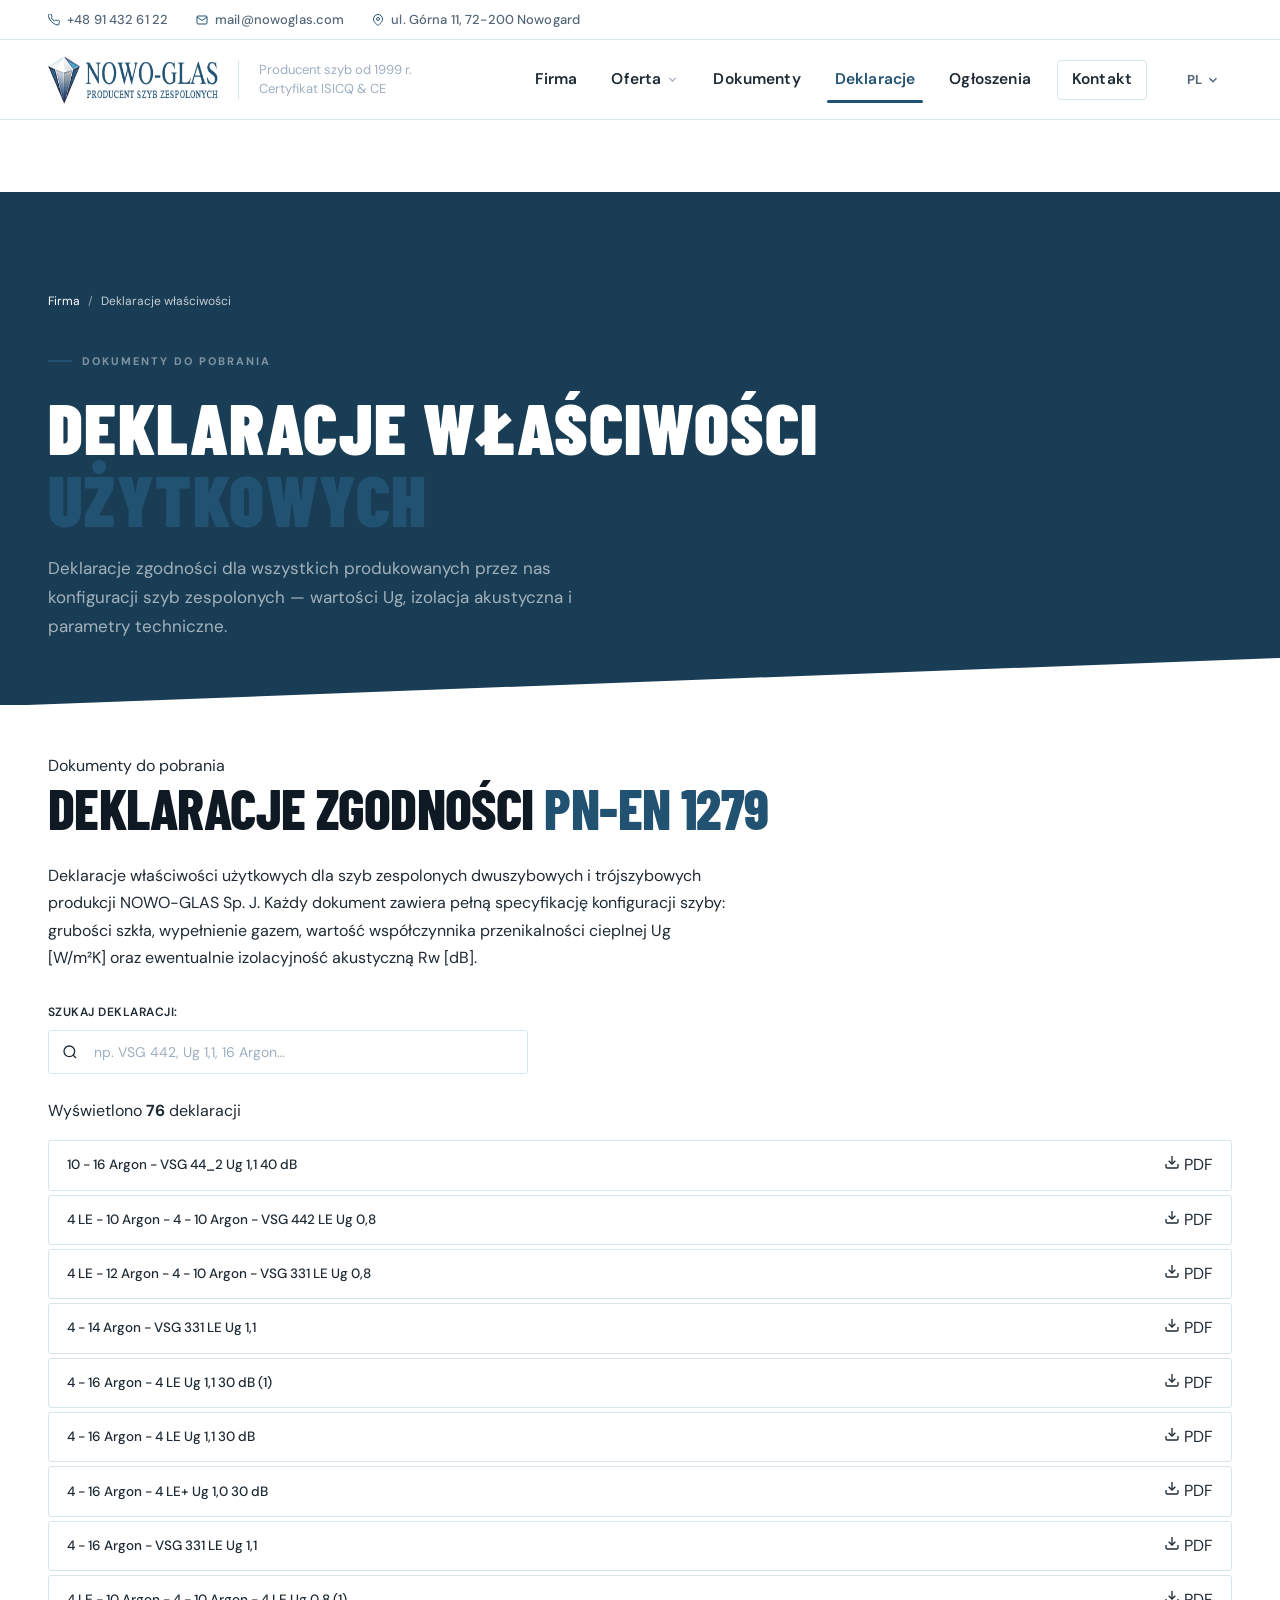
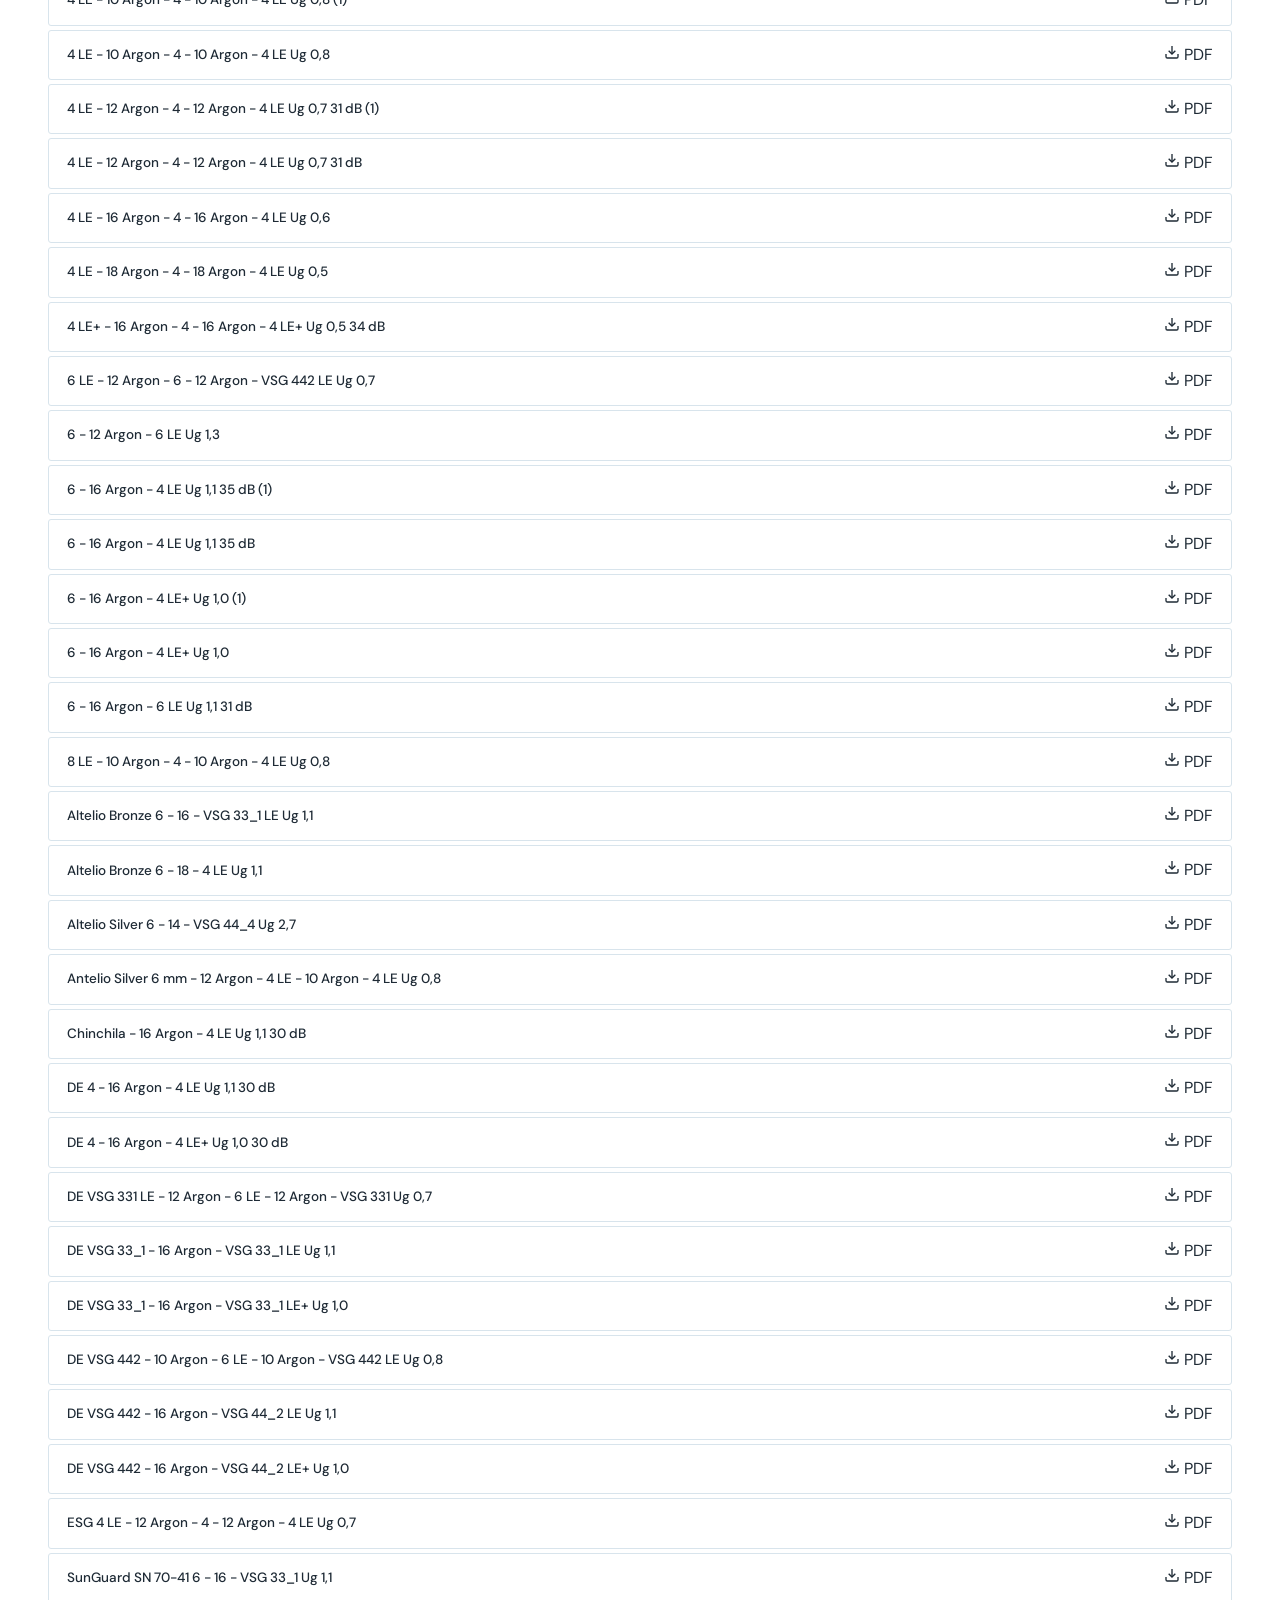
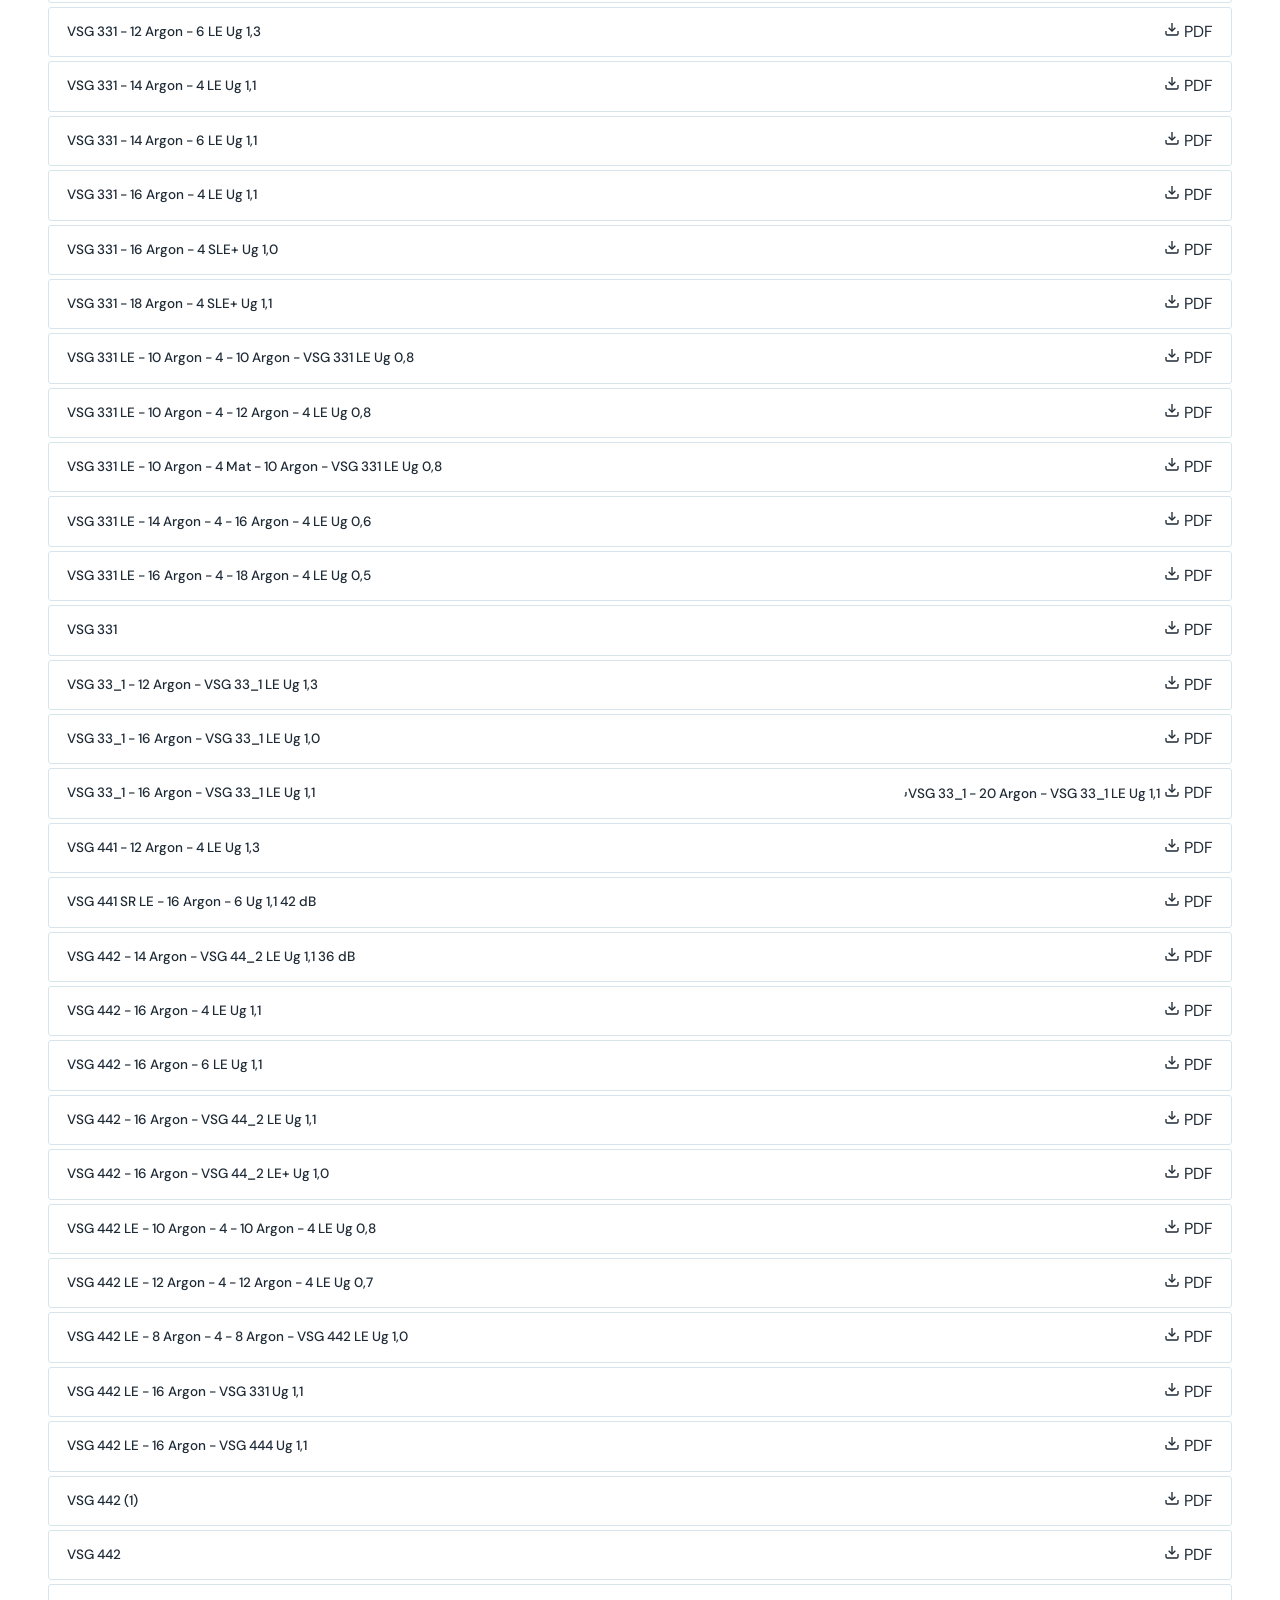
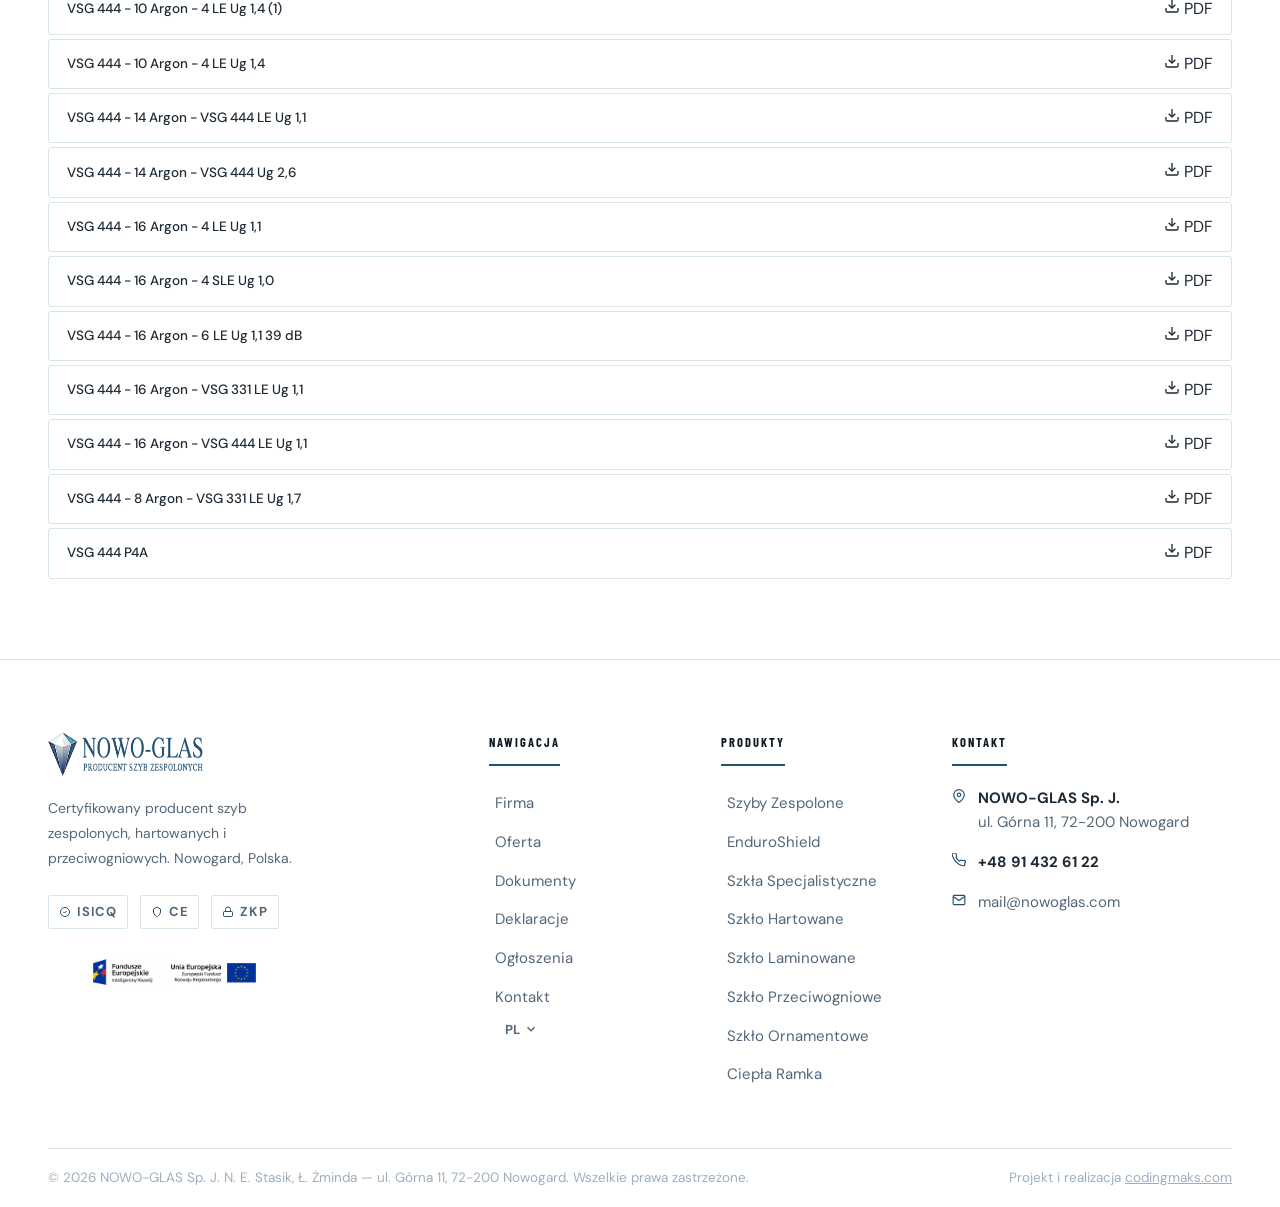
==== commit 463a828e: "Fix breadcrumbs color readability" ====
--- a/pages/deklaracje.html
+++ b/pages/deklaracje.html
@@ -20,9 +20,9 @@
     .page-hero__title{font-family:'Barlow Condensed',sans-serif;font-size:clamp(40px,6vw,72px);font-weight:900;line-height:1;color:var(--white);text-transform:uppercase;letter-spacing:.02em;margin-bottom:20px}
     .page-hero__title em{color:var(--blue);font-style:normal}
     .page-hero__lead{font-size:17px;color:rgba(255,255,255,.6);line-height:1.7;max-width:560px}
-    .breadcrumb{display:flex;align-items:center;gap:8px;font-size:12px;color:rgba(255,255,255,.35);margin-bottom:32px}
-    .breadcrumb a{color:rgba(255,255,255,.5);text-decoration:none}
-    .breadcrumb__sep{color:rgba(255,255,255,.2)}
+    .breadcrumb{display:flex;align-items:center;gap:8px;font-size:12px;color:rgba(255, 255, 255, 0.9);margin-bottom:32px}
+    .breadcrumb a{color:rgba(255, 255, 255, 1);text-decoration:none}
+    .breadcrumb__sep{color:rgba(255, 255, 255, 0.5)}
     .decl-search {
       margin-bottom: 1.5rem;
       max-width: 480px;
